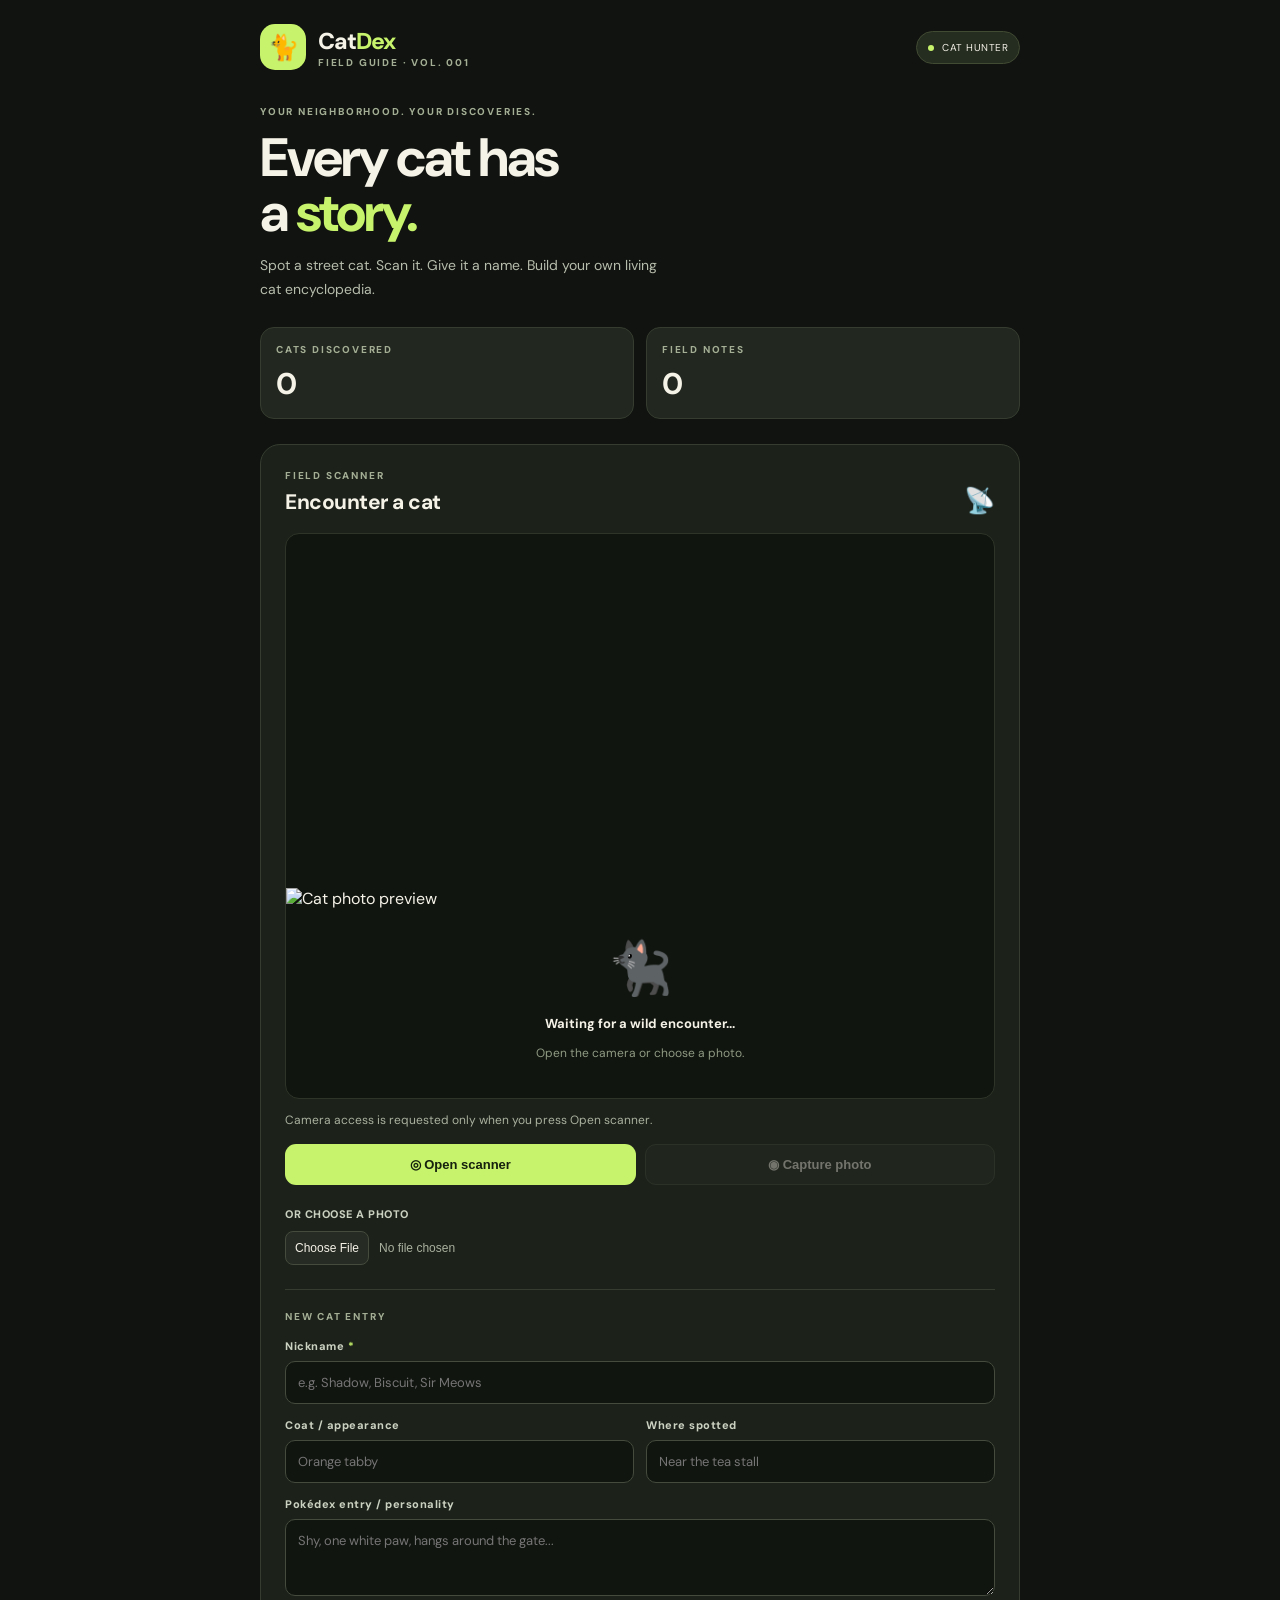
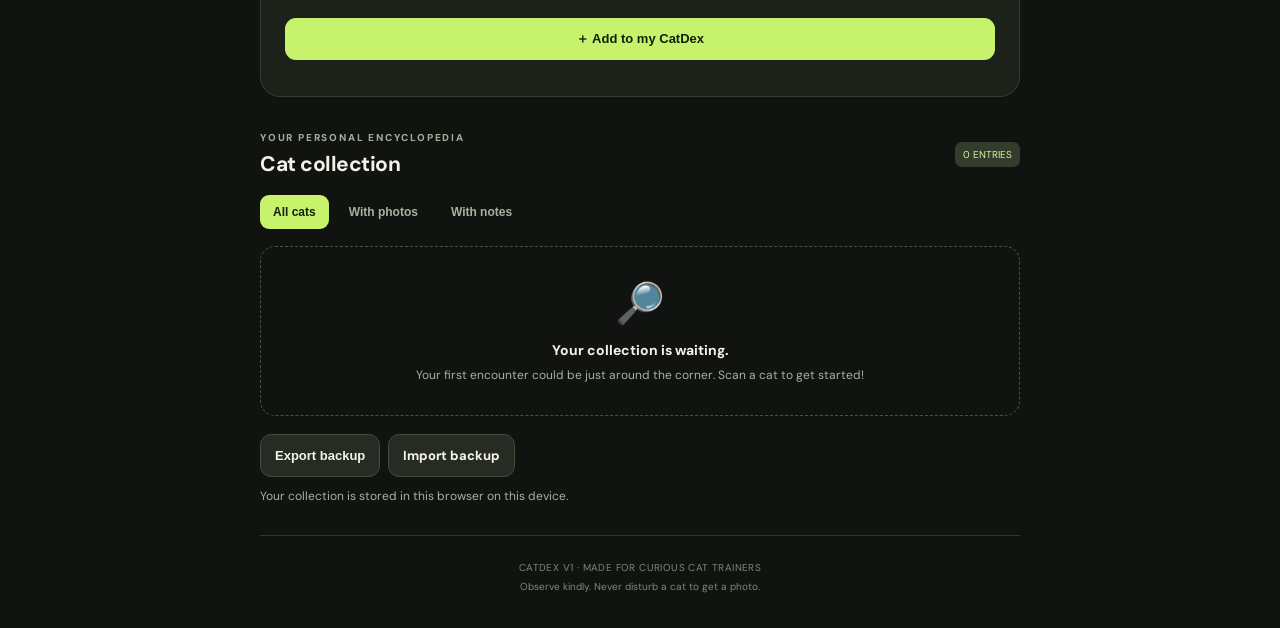
==== index.html @ abd58a11 "Add files via upload" ====
<!doctype html>
<html lang="en">
<head>
  <meta charset="utf-8">
  <meta name="viewport" content="width=device-width, initial-scale=1">
  <meta name="theme-color" content="#10130f">
  <meta name="description" content="Your personal street-cat Pokédex. Photograph cats, name them, and build your collection.">
  <title>CatDex — Street Cat Collector</title>
  <link rel="manifest" href="manifest.json">
  <link rel="stylesheet" href="style.css">
</head>
<body>
  <main class="app">
    <header class="topbar">
      <div class="brand-mark">🐈</div>
      <div><div class="brand">Cat<span>Dex</span></div><div class="eyebrow">FIELD GUIDE · VOL. 001</div></div>
      <div class="hunter-badge"><i></i> CAT HUNTER</div>
    </header>

    <section class="hero">
      <div class="eyebrow">YOUR NEIGHBORHOOD. YOUR DISCOVERIES.</div>
      <h1>Every cat has<br>a <span>story.</span></h1>
      <p>Spot a street cat. Scan it. Give it a name. Build your own living cat encyclopedia.</p>
    </section>

    <section class="stats">
      <div class="stat"><div class="eyebrow">CATS DISCOVERED</div><strong id="total">0</strong></div>
      <div class="stat"><div class="eyebrow">FIELD NOTES</div><strong id="notesCount">0</strong></div>
    </section>

    <section class="panel scanner">
      <div class="section-heading">
        <div><div class="eyebrow">FIELD SCANNER</div><h2>Encounter a cat</h2></div>
        <span class="heading-icon">📡</span>
      </div>
      <div class="camera-stage" id="cameraStage">
        <video id="cameraVideo" autoplay playsinline muted hidden></video>
        <img id="photoPreview" alt="Cat photo preview" hidden>
        <div class="placeholder" id="placeholder"><div>🐈‍⬛</div><strong>Waiting for a wild encounter...</strong><p>Open the camera or choose a photo.</p></div>
        <div class="scan-frame" id="scanFrame" hidden><div></div></div>
      </div>
      <p class="camera-message" id="cameraMessage" aria-live="polite">Camera access is requested only when you press Open scanner.</p>
      <div class="button-row">
        <button class="button primary" id="cameraButton" type="button">◎ Open scanner</button>
        <button class="button secondary" id="captureButton" type="button" disabled>◉ Capture photo</button>
      </div>
      <label class="field-label" for="photoInput">OR CHOOSE A PHOTO</label>
      <input class="file-input" id="photoInput" type="file" accept="image/*" capture="environment">

      <div class="form-divider"></div>
      <div class="eyebrow form-eyebrow">NEW CAT ENTRY</div>
      <form id="catForm">
        <label class="field-label" for="catName">Nickname <span>*</span></label>
        <input id="catName" maxlength="40" required placeholder="e.g. Shadow, Biscuit, Sir Meows">
        <div class="two-fields">
          <div><label class="field-label" for="catAppearance">Coat / appearance</label><input id="catAppearance" maxlength="60" placeholder="Orange tabby"></div>
          <div><label class="field-label" for="catLocation">Where spotted</label><input id="catLocation" maxlength="80" placeholder="Near the tea stall"></div>
        </div>
        <label class="field-label" for="catNotes">Pokédex entry / personality</label>
        <textarea id="catNotes" rows="3" maxlength="500" placeholder="Shy, one white paw, hangs around the gate..."></textarea>
        <button class="button primary save-button" type="submit">＋ Add to my CatDex</button>
        <p class="form-message" id="formMessage" aria-live="polite"></p>
      </form>
    </section>

    <section class="collection-section">
      <div class="collection-heading">
        <div><div class="eyebrow">YOUR PERSONAL ENCYCLOPEDIA</div><h2>Cat collection</h2></div>
        <span class="count-pill" id="entryCount">0 ENTRIES</span>
      </div>
      <div class="filters" role="group" aria-label="Filter cats">
        <button class="filter active" data-filter="all">All cats</button>
        <button class="filter" data-filter="photo">With photos</button>
        <button class="filter" data-filter="notes">With notes</button>
      </div>
      <div class="cat-grid" id="catGrid"></div>
      <div class="storage-tools">
        <button class="button secondary" id="exportButton" type="button">Export backup</button>
        <label class="button secondary import-label" for="importInput">Import backup</label>
        <input id="importInput" type="file" accept="application/json,.json" hidden>
      </div>
      <p class="storage-note" id="storageMessage">Your collection is stored in this browser on this device.</p>
    </section>
    <footer>CATDEX V1 · MADE FOR CURIOUS CAT TRAINERS<br><span>Observe kindly. Never disturb a cat to get a photo.</span></footer>
  </main>

  <dialog id="catDialog" class="cat-dialog">
    <div id="dialogPhoto"></div>
    <div class="dialog-content">
      <div class="eyebrow">CATDEX FIELD RECORD</div>
      <h2 id="dialogName"></h2>
      <div id="dialogInfo" class="dialog-info"></div>
      <div class="dialog-actions">
        <button class="button primary" id="renameButton" type="button">Rename cat</button>
        <button class="button secondary" id="closeDialog" type="button">Close</button>
      </div>
      <button class="button danger-button" id="deleteButton" type="button">Remove entry</button>
    </div>
  </dialog>
  <script src="app.js"></script>
</body>
</html>
---- style.css ----
@import url('https://fonts.googleapis.com/css2?family=DM+Sans:wght@400;500;600;700;800&display=swap');
:root{color-scheme:dark;--bg:#10130f;--panel:#1c211a;--panel2:#22271f;--border:#363d30;--text:#f5f2e8;--muted:#aab19e;--lime:#c6f36b;--ink:#15200d}
*{box-sizing:border-box}body{margin:0;background:var(--bg);color:var(--text);font-family:"DM Sans",system-ui,-apple-system,sans-serif}.app{width:min(100% - 32px,760px);margin:0 auto;padding:24px 0 32px}.topbar{display:flex;align-items:center;gap:12px;margin-bottom:35px}.brand-mark{width:46px;height:46px;border-radius:15px;background:var(--lime);display:grid;place-items:center;font-size:25px}.brand{font-size:23px;font-weight:800;letter-spacing:-1px}.brand span,.hero h1 span{color:var(--lime)}.eyebrow{font-size:10px;letter-spacing:1.8px;font-weight:800;color:#a3ae94}.hunter-badge{margin-left:auto;font-size:10px;letter-spacing:.5px;background:#252c20;border:1px solid #414a33;padding:9px 11px;border-radius:30px;white-space:nowrap}.hunter-badge i{display:inline-block;width:6px;height:6px;border-radius:50%;background:var(--lime);margin-right:5px}.hero{margin-bottom:25px}.hero h1{font-size:clamp(36px,8vw,54px);line-height:1.02;letter-spacing:-2px;margin:12px 0}.hero p{color:#b7bdad;line-height:1.7;font-size:14px;max-width:420px}.stats{display:grid;grid-template-columns:1fr 1fr;gap:12px;margin-bottom:25px}.stat{background:var(--panel2);border:1px solid var(--border);border-radius:14px;padding:15px}.stat strong{display:block;font-size:30px;margin-top:8px}.panel{background:var(--panel);border:1px solid var(--border);border-radius:20px;padding:clamp(16px,4vw,24px)}.section-heading,.collection-heading{display:flex;justify-content:space-between;align-items:center;gap:12px}.section-heading h2,.collection-heading h2{font-size:21px;letter-spacing:-.5px;margin:6px 0 17px}.heading-icon{font-size:25px}.camera-stage{min-height:210px;background:#11150f;border:1px solid #2e3528;border-radius:14px;overflow:hidden;position:relative;display:grid;place-items:center}.camera-stage video,.camera-stage img{display:block;width:100%;max-height:420px;object-fit:contain}.placeholder{text-align:center;padding:25px}.placeholder div{font-size:52px;margin-bottom:10px}.placeholder strong{font-size:13px}.placeholder p{font-size:12px;color:#8f9a83}.scan-frame{position:absolute;inset:16px;border:2px solid var(--lime);border-radius:12px;pointer-events:none}.scan-frame div{position:absolute;top:50%;left:0;right:0;height:1px;background:var(--lime);box-shadow:0 0 12px var(--lime)}.camera-message,.storage-note,.form-message{font-size:12px;color:var(--muted);line-height:1.5}.button-row{display:grid;grid-template-columns:1fr 1fr;gap:9px;margin:15px 0 22px}.button{border:0;border-radius:11px;padding:12px 14px;font-weight:800;font-size:13px;cursor:pointer;transition:transform .12s,opacity .12s}.button:active{transform:scale(.98)}.button:disabled{opacity:.4;cursor:not-allowed}.primary{background:var(--lime);color:var(--ink)}.secondary{background:#262b23;border:1px solid #454b3d;color:var(--text)}.field-label{display:block;font-size:11px;letter-spacing:.5px;font-weight:800;margin:14px 0 8px;color:#cbd1c0}.field-label span{color:var(--lime)}input:not([type=file]),textarea{width:100%;background:#11150f;color:var(--text);border:1px solid #454b3d;border-radius:10px;padding:12px;font:inherit;font-size:13px;outline:none}input:focus,textarea:focus{border-color:var(--lime)}textarea{resize:vertical}.file-input{width:100%;font-size:12px;color:var(--muted);margin-top:2px}.file-input::file-selector-button{background:#262b23;border:1px solid #454b3d;border-radius:8px;color:var(--text);padding:9px;margin-right:10px;cursor:pointer}.form-divider{border-top:1px solid var(--border);margin:24px 0 20px}.form-eyebrow{margin-bottom:16px}.two-fields{display:grid;grid-template-columns:1fr 1fr;gap:12px}.save-button{width:100%;margin-top:17px}.form-message{color:var(--lime);min-height:0;margin-bottom:0}.collection-section{margin-top:34px}.collection-heading h2{margin-bottom:0}.count-pill,.tag{font-size:10px;padding:6px 8px;background:#343c2b;color:#d4f69c;border-radius:7px;white-space:nowrap}.filters{display:flex;gap:7px;margin:17px 0}.filter{background:transparent;border:0;border-radius:9px;padding:10px 13px;color:var(--muted);font-weight:700;font-size:12px;cursor:pointer}.filter.active{background:var(--lime);color:var(--ink)}.cat-grid{display:grid;grid-template-columns:repeat(2,minmax(0,1fr));gap:12px}.cat-card{padding:0;text-align:left;overflow:hidden;border:1px solid var(--border);border-radius:15px;background:#20251d;color:var(--text);min-width:0;cursor:pointer}.cat-card img{width:100%;height:160px;object-fit:cover;display:block;background:#30372b}.cat-placeholder{height:160px;display:grid;place-items:center;font-size:55px;background:#252c20}.cat-card-body{padding:12px}.cat-card h3{font-size:14px;margin:0;overflow:hidden;text-overflow:ellipsis;white-space:nowrap}.cat-card .tag{display:inline-block;margin-top:9px;max-width:100%;overflow:hidden;text-overflow:ellipsis}.cat-location{font-size:11px;color:var(--muted);margin-top:9px;overflow:hidden;text-overflow:ellipsis;white-space:nowrap}.empty{grid-column:1/-1;border:1px dashed #4a513f;border-radius:15px;padding:30px 16px;text-align:center;color:var(--muted)}.empty .emoji{font-size:40px;margin-bottom:12px}.empty strong{display:block;color:var(--text);font-size:14px;margin-bottom:7px}.empty p{font-size:12px;line-height:1.6;margin:0}.storage-tools{display:flex;gap:8px;margin-top:18px;flex-wrap:wrap}.import-label{display:inline-block}.storage-note{margin-top:10px}footer{text-align:center;border-top:1px solid #30372b;padding-top:22px;margin-top:30px;color:#7f8974;font-size:10px;line-height:1.9;letter-spacing:.4px}footer span{letter-spacing:0}.cat-dialog{padding:0;border:1px solid var(--border);border-radius:18px;background:var(--panel);color:var(--text);width:min(92vw,440px);max-height:90vh;overflow:auto}.cat-dialog::backdrop{background:#080a08e8}.dialog-photo{width:100%;max-height:330px;object-fit:cover;display:block}.dialog-photo-placeholder{height:145px;display:grid;place-items:center;font-size:58px}.dialog-content{padding:20px}.dialog-content h2{font-size:26px;margin:8px 0 14px}.dialog-info{font-size:13px;line-height:1.8;color:#c4cbb9;white-space:pre-line;overflow-wrap:anywhere}.dialog-actions{display:grid;grid-template-columns:1fr 1fr;gap:8px;margin-top:20px}.danger-button{width:100%;margin-top:10px;background:transparent;border:1px solid #75473e;color:#ff9b8c}.hidden{display:none!important}
@media(min-width:560px){.cat-grid{grid-template-columns:repeat(3,minmax(0,1fr))}.cat-card img,.cat-placeholder{height:175px}}@media(max-width:390px){.app{width:calc(100% - 22px)}.hunter-badge{font-size:9px;padding:8px}.two-fields{grid-template-columns:1fr}.cat-card img,.cat-placeholder{height:135px}}
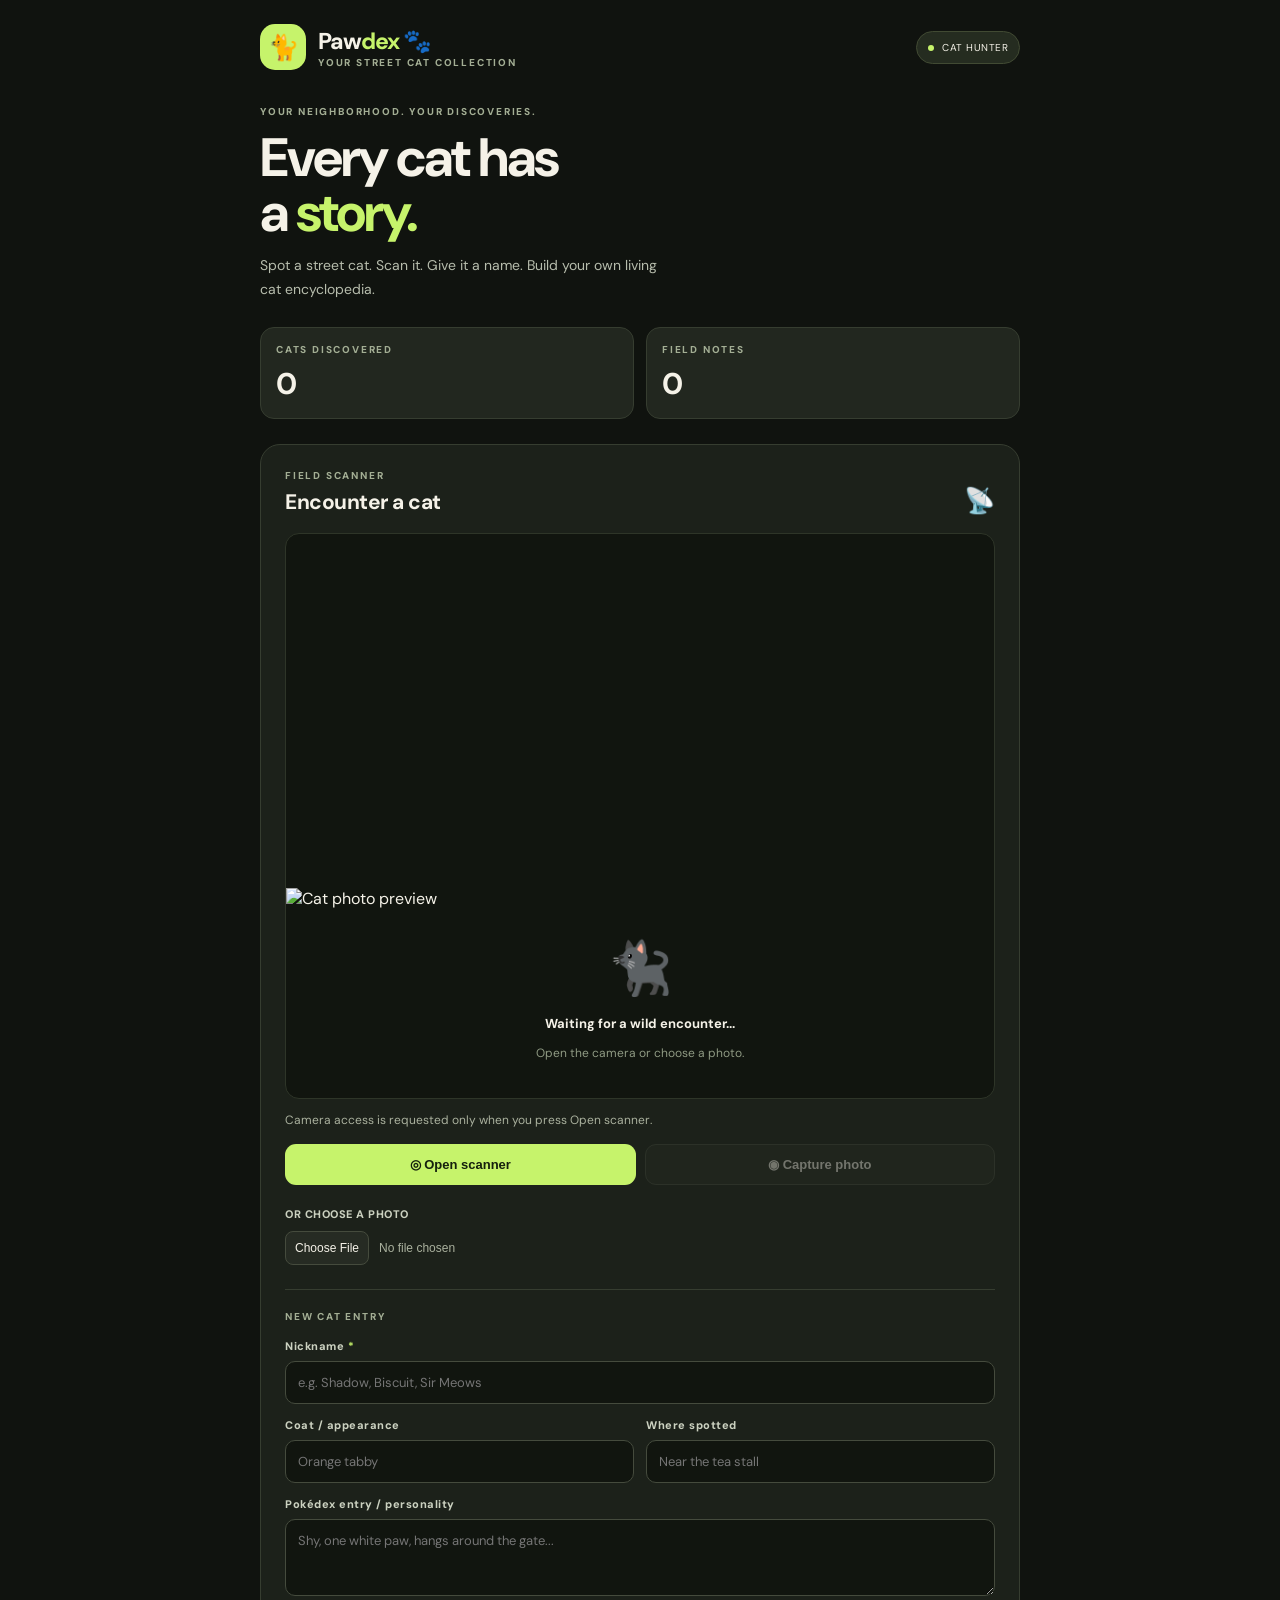
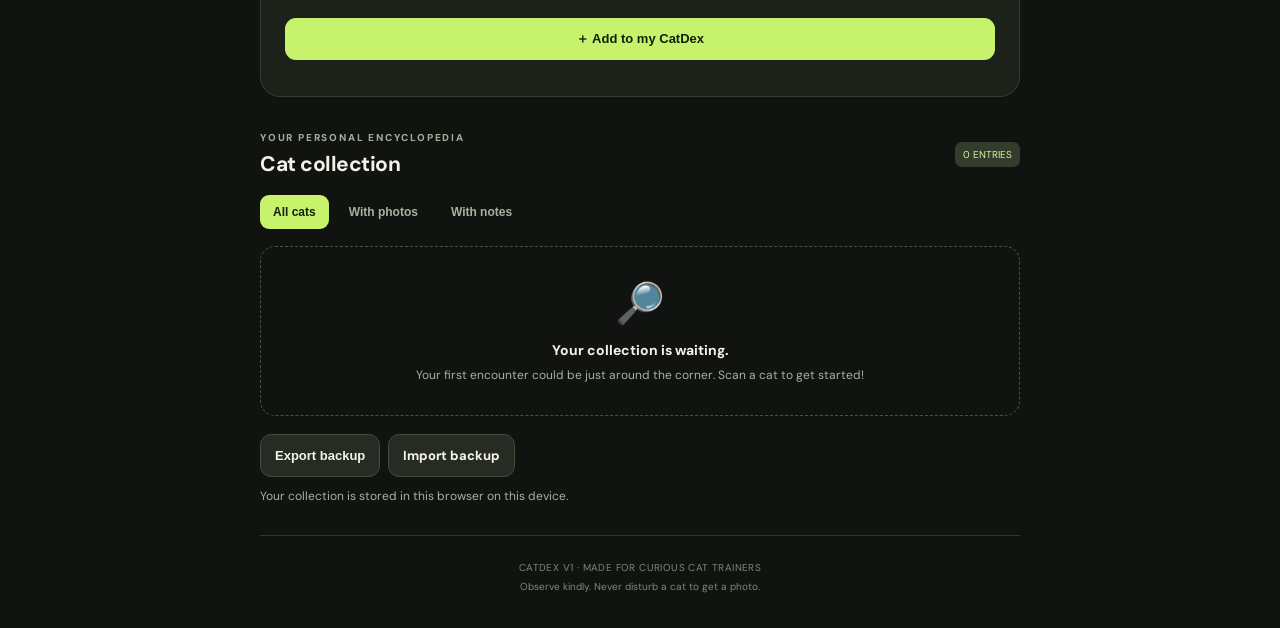
==== commit 3691f048: "Rename CatDex to PawDex in index.html" ====
--- a/index.html
+++ b/index.html
@@ -5,7 +5,7 @@
   <meta name="viewport" content="width=device-width, initial-scale=1">
   <meta name="theme-color" content="#10130f">
   <meta name="description" content="Your personal street-cat Pokédex. Photograph cats, name them, and build your collection.">
-  <title>CatDex — Street Cat Collector</title>
+  <title>PawDex — Street Cat Collector</title>
   <link rel="manifest" href="manifest.json">
   <link rel="stylesheet" href="style.css">
 </head>
@@ -13,7 +13,7 @@
   <main class="app">
     <header class="topbar">
       <div class="brand-mark">🐈</div>
-      <div><div class="brand">Cat<span>Dex</span></div><div class="eyebrow">FIELD GUIDE · VOL. 001</div></div>
+      <div><div class="brand">Paw<span>dex</span> 🐾</div><div class="eyebrow">YOUR STREET CAT COLLECTION</div></div>
       <div class="hunter-badge"><i></i> CAT HUNTER</div>
     </header>
 
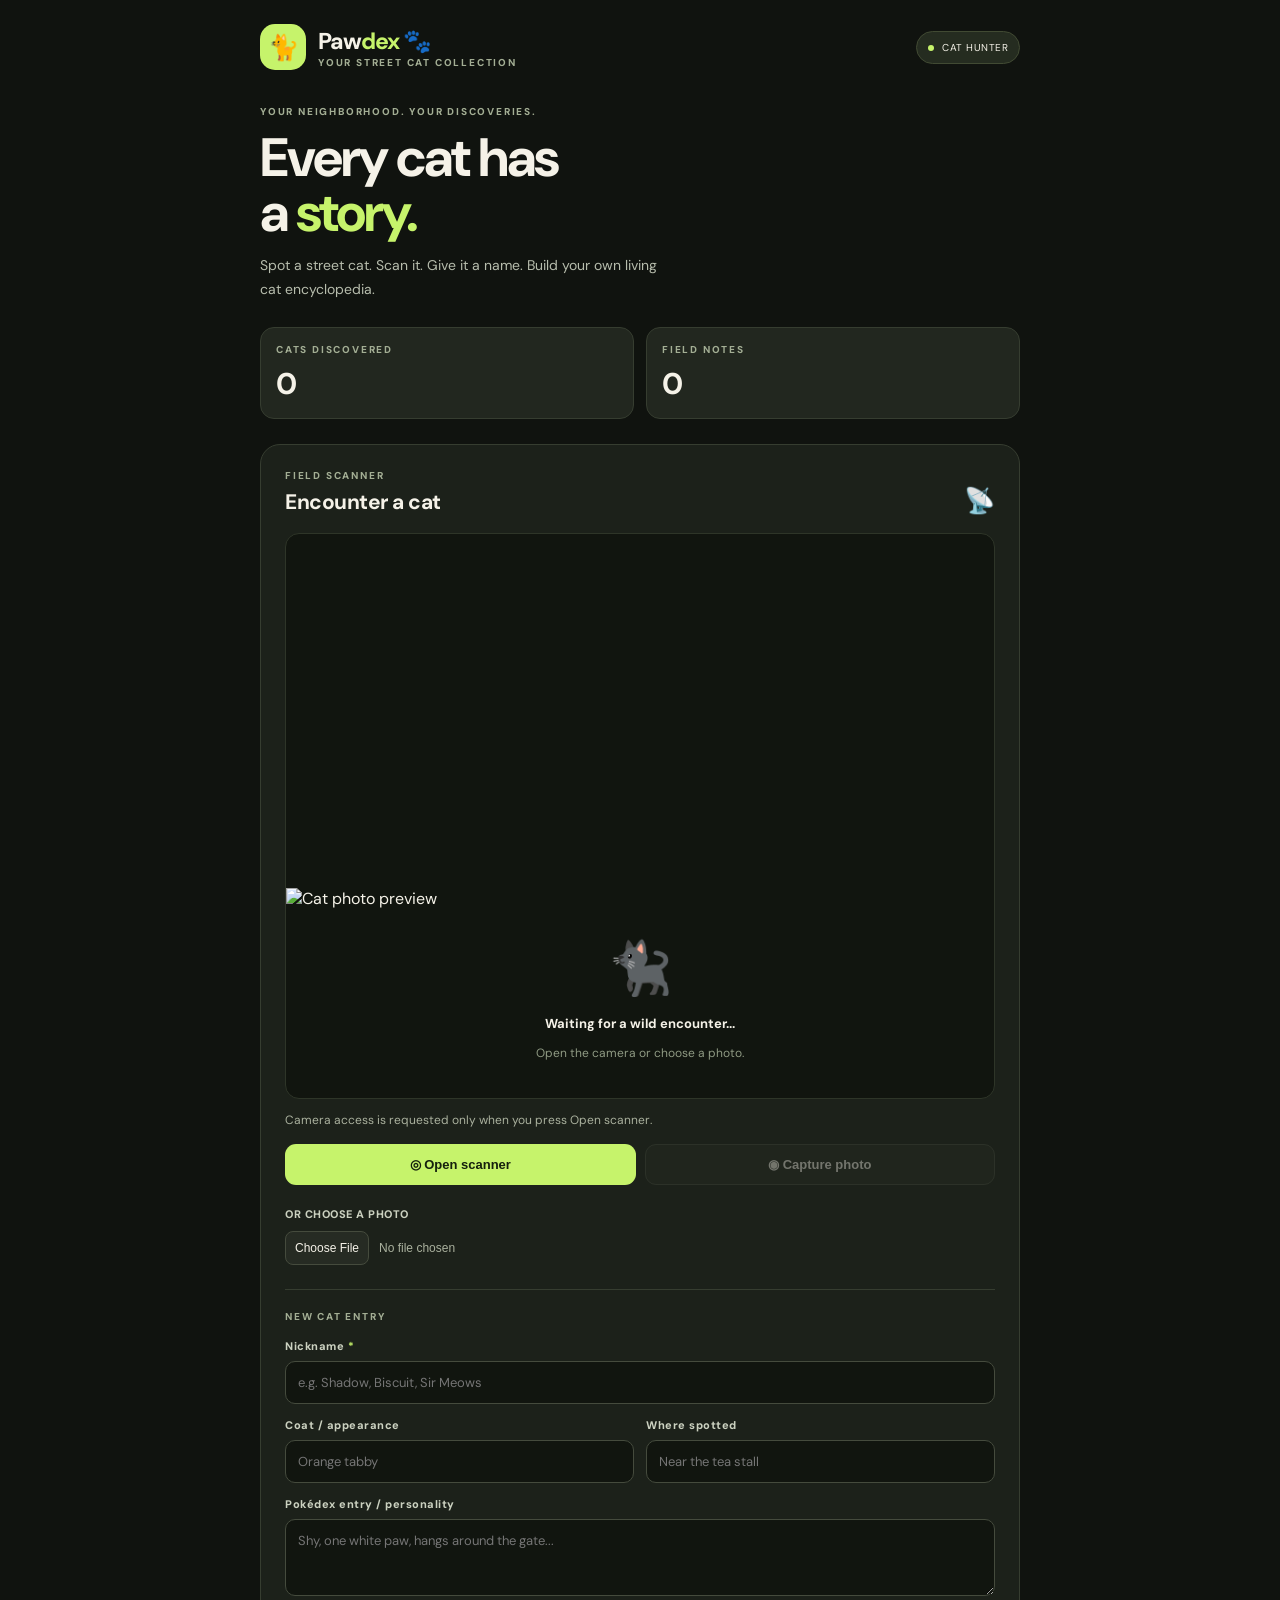
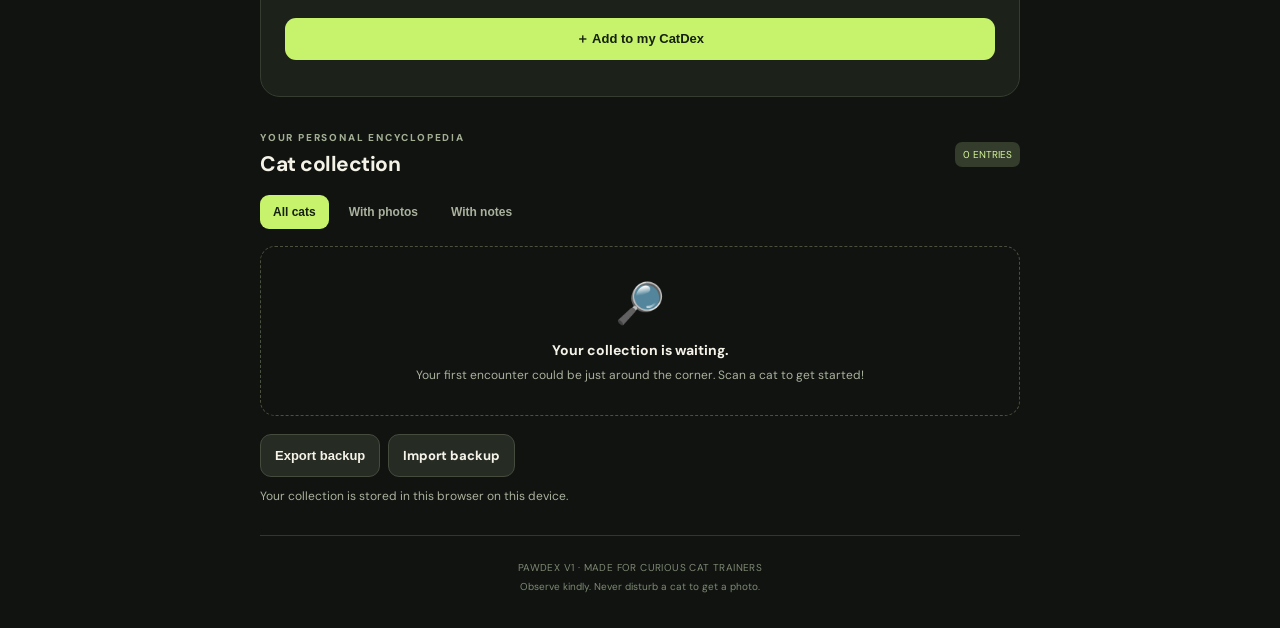
==== commit 7c48cb9f: "Update index.html" ====
--- a/index.html
+++ b/index.html
@@ -81,13 +81,13 @@
       </div>
       <p class="storage-note" id="storageMessage">Your collection is stored in this browser on this device.</p>
     </section>
-    <footer>CATDEX V1 · MADE FOR CURIOUS CAT TRAINERS<br><span>Observe kindly. Never disturb a cat to get a photo.</span></footer>
+    <footer>PAWDEX V1 · MADE FOR CURIOUS CAT TRAINERS<br><span>Observe kindly. Never disturb a cat to get a photo.</span></footer>
   </main>
 
   <dialog id="catDialog" class="cat-dialog">
     <div id="dialogPhoto"></div>
     <div class="dialog-content">
-      <div class="eyebrow">CATDEX FIELD RECORD</div>
+      <div class="eyebrow">PAWDEX FIELD RECORD</div>
       <h2 id="dialogName"></h2>
       <div id="dialogInfo" class="dialog-info"></div>
       <div class="dialog-actions">
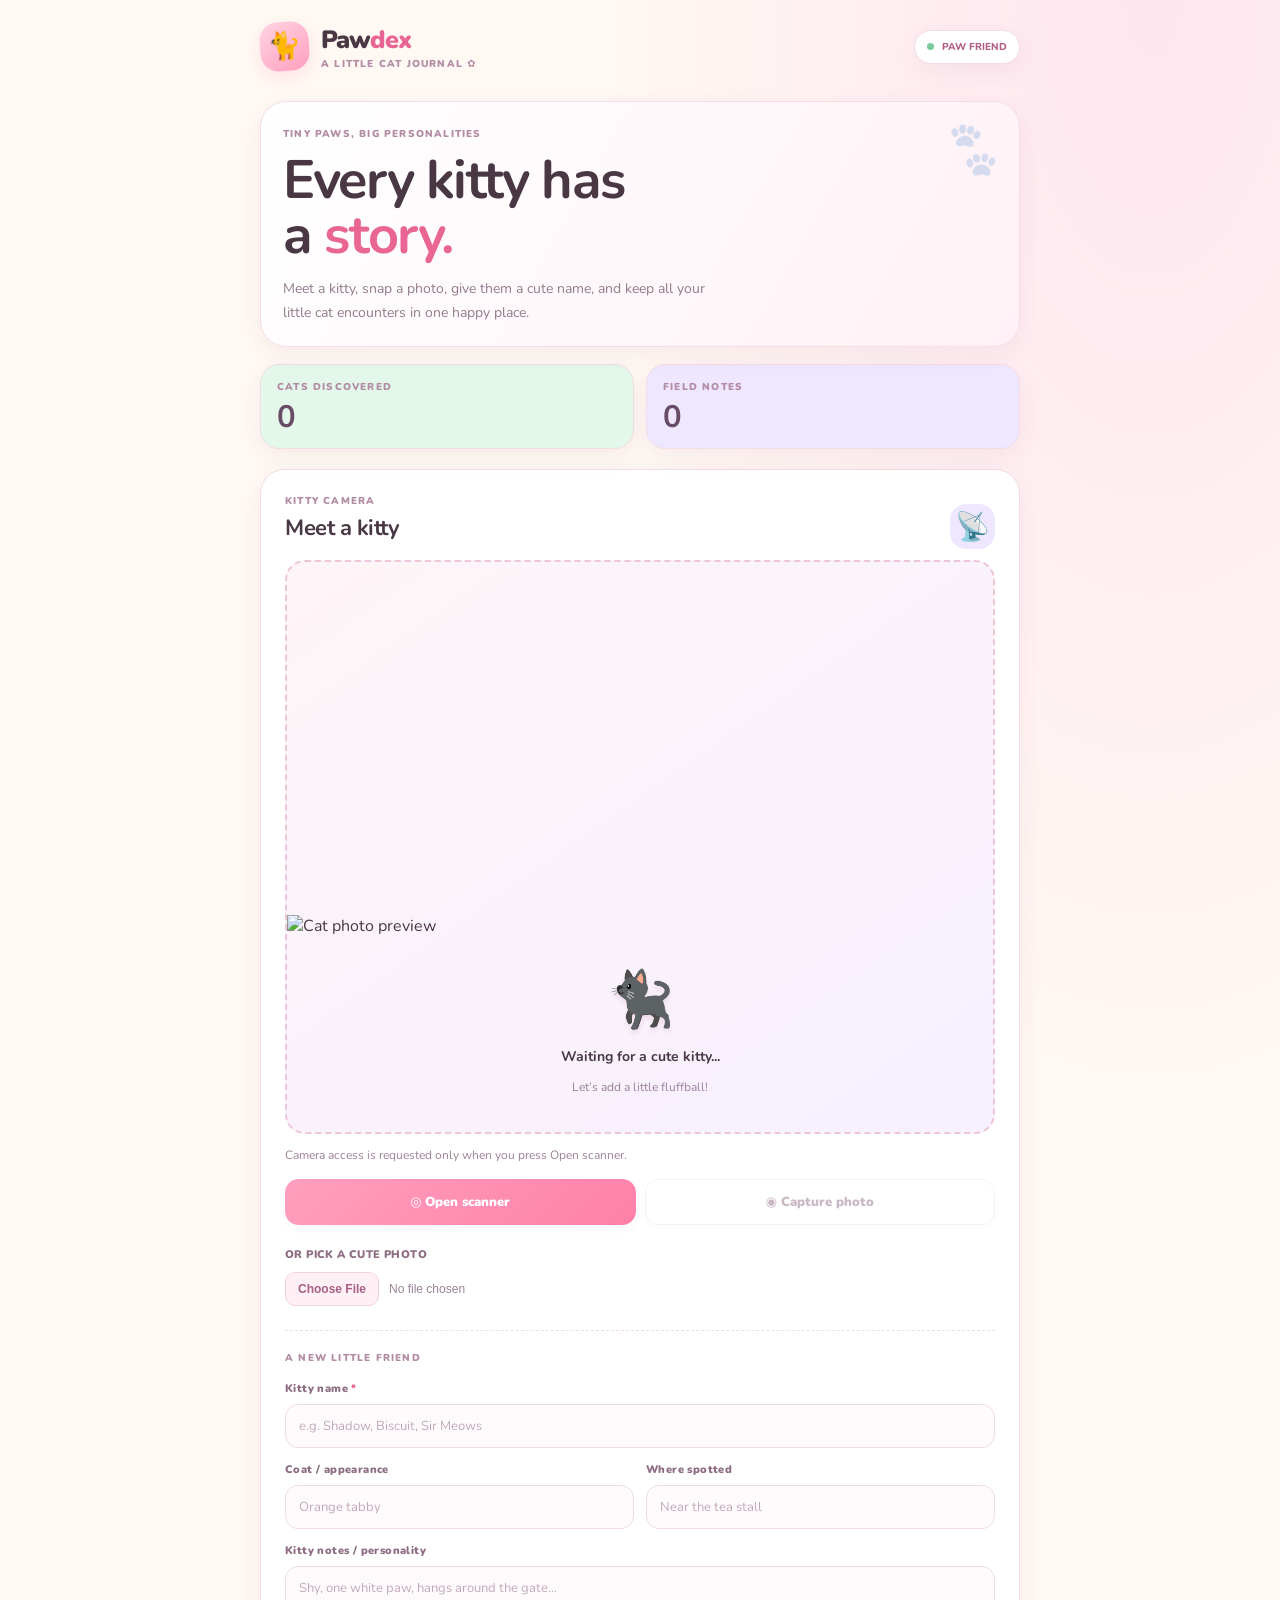
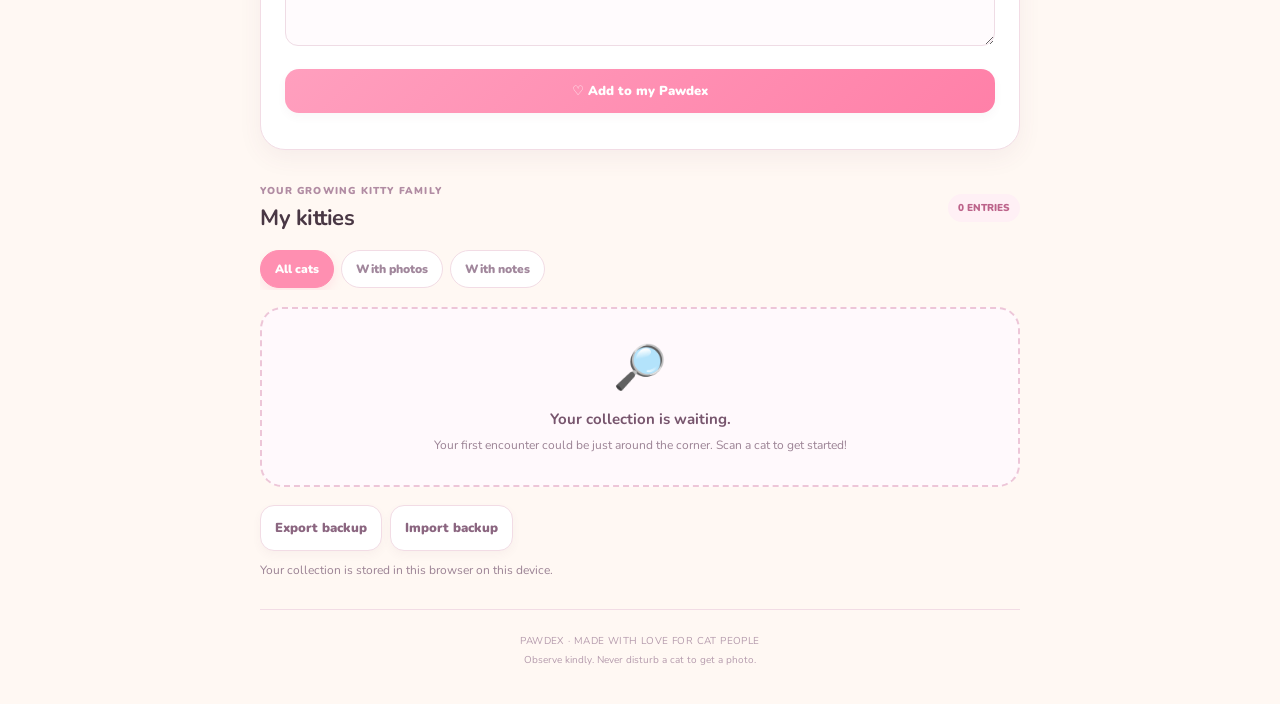
==== commit fb8dce14: "Add files via upload" ====
--- a/index.html
+++ b/index.html
@@ -3,9 +3,9 @@
 <head>
   <meta charset="utf-8">
   <meta name="viewport" content="width=device-width, initial-scale=1">
-  <meta name="theme-color" content="#10130f">
+  <meta name="theme-color" content="#fff0f5">
   <meta name="description" content="Your personal street-cat Pokédex. Photograph cats, name them, and build your collection.">
-  <title>PawDex — Street Cat Collector</title>
+  <title>Pawdex — Your Cute Cat Collection</title>
   <link rel="manifest" href="manifest.json">
   <link rel="stylesheet" href="style.css">
 </head>
@@ -13,14 +13,14 @@
   <main class="app">
     <header class="topbar">
       <div class="brand-mark">🐈</div>
-      <div><div class="brand">Paw<span>dex</span> 🐾</div><div class="eyebrow">YOUR STREET CAT COLLECTION</div></div>
-      <div class="hunter-badge"><i></i> CAT HUNTER</div>
+      <div><div class="brand">Paw<span>dex</span></div><div class="eyebrow">A LITTLE CAT JOURNAL ✿</div></div>
+      <div class="hunter-badge"><i></i> PAW FRIEND</div>
     </header>
 
     <section class="hero">
-      <div class="eyebrow">YOUR NEIGHBORHOOD. YOUR DISCOVERIES.</div>
-      <h1>Every cat has<br>a <span>story.</span></h1>
-      <p>Spot a street cat. Scan it. Give it a name. Build your own living cat encyclopedia.</p>
+      <div class="eyebrow">TINY PAWS, BIG PERSONALITIES</div>
+      <h1>Every kitty has<br>a <span>story.</span></h1>
+      <p>Meet a kitty, snap a photo, give them a cute name, and keep all your little cat encounters in one happy place.</p>
     </section>
 
     <section class="stats">
@@ -30,13 +30,13 @@
 
     <section class="panel scanner">
       <div class="section-heading">
-        <div><div class="eyebrow">FIELD SCANNER</div><h2>Encounter a cat</h2></div>
+        <div><div class="eyebrow">KITTY CAMERA</div><h2>Meet a kitty</h2></div>
         <span class="heading-icon">📡</span>
       </div>
       <div class="camera-stage" id="cameraStage">
         <video id="cameraVideo" autoplay playsinline muted hidden></video>
         <img id="photoPreview" alt="Cat photo preview" hidden>
-        <div class="placeholder" id="placeholder"><div>🐈‍⬛</div><strong>Waiting for a wild encounter...</strong><p>Open the camera or choose a photo.</p></div>
+        <div class="placeholder" id="placeholder"><div>🐈‍⬛</div><strong>Waiting for a cute kitty...</strong><p>Let’s add a little fluffball!</p></div>
         <div class="scan-frame" id="scanFrame" hidden><div></div></div>
       </div>
       <p class="camera-message" id="cameraMessage" aria-live="polite">Camera access is requested only when you press Open scanner.</p>
@@ -44,28 +44,28 @@
         <button class="button primary" id="cameraButton" type="button">◎ Open scanner</button>
         <button class="button secondary" id="captureButton" type="button" disabled>◉ Capture photo</button>
       </div>
-      <label class="field-label" for="photoInput">OR CHOOSE A PHOTO</label>
+      <label class="field-label" for="photoInput">OR PICK A CUTE PHOTO</label>
       <input class="file-input" id="photoInput" type="file" accept="image/*" capture="environment">
 
       <div class="form-divider"></div>
-      <div class="eyebrow form-eyebrow">NEW CAT ENTRY</div>
+      <div class="eyebrow form-eyebrow">A NEW LITTLE FRIEND</div>
       <form id="catForm">
-        <label class="field-label" for="catName">Nickname <span>*</span></label>
+        <label class="field-label" for="catName">Kitty name <span>*</span></label>
         <input id="catName" maxlength="40" required placeholder="e.g. Shadow, Biscuit, Sir Meows">
         <div class="two-fields">
           <div><label class="field-label" for="catAppearance">Coat / appearance</label><input id="catAppearance" maxlength="60" placeholder="Orange tabby"></div>
           <div><label class="field-label" for="catLocation">Where spotted</label><input id="catLocation" maxlength="80" placeholder="Near the tea stall"></div>
         </div>
-        <label class="field-label" for="catNotes">Pokédex entry / personality</label>
+        <label class="field-label" for="catNotes">Kitty notes / personality</label>
         <textarea id="catNotes" rows="3" maxlength="500" placeholder="Shy, one white paw, hangs around the gate..."></textarea>
-        <button class="button primary save-button" type="submit">＋ Add to my CatDex</button>
+        <button class="button primary save-button" type="submit">♡ Add to my Pawdex</button>
         <p class="form-message" id="formMessage" aria-live="polite"></p>
       </form>
     </section>
 
     <section class="collection-section">
       <div class="collection-heading">
-        <div><div class="eyebrow">YOUR PERSONAL ENCYCLOPEDIA</div><h2>Cat collection</h2></div>
+        <div><div class="eyebrow">YOUR GROWING KITTY FAMILY</div><h2>My kitties</h2></div>
         <span class="count-pill" id="entryCount">0 ENTRIES</span>
       </div>
       <div class="filters" role="group" aria-label="Filter cats">
@@ -81,13 +81,13 @@
       </div>
       <p class="storage-note" id="storageMessage">Your collection is stored in this browser on this device.</p>
     </section>
-    <footer>PAWDEX V1 · MADE FOR CURIOUS CAT TRAINERS<br><span>Observe kindly. Never disturb a cat to get a photo.</span></footer>
+    <footer>PAWDEX · MADE WITH LOVE FOR CAT PEOPLE<br><span>Observe kindly. Never disturb a cat to get a photo.</span></footer>
   </main>
 
   <dialog id="catDialog" class="cat-dialog">
     <div id="dialogPhoto"></div>
     <div class="dialog-content">
-      <div class="eyebrow">PAWDEX FIELD RECORD</div>
+      <div class="eyebrow">A LITTLE KITTY PROFILE</div>
       <h2 id="dialogName"></h2>
       <div id="dialogInfo" class="dialog-info"></div>
       <div class="dialog-actions">
--- a/style.css
+++ b/style.css
@@ -1,4 +1,4 @@
-@import url('https://fonts.googleapis.com/css2?family=DM+Sans:wght@400;500;600;700;800&display=swap');
-:root{color-scheme:dark;--bg:#10130f;--panel:#1c211a;--panel2:#22271f;--border:#363d30;--text:#f5f2e8;--muted:#aab19e;--lime:#c6f36b;--ink:#15200d}
-*{box-sizing:border-box}body{margin:0;background:var(--bg);color:var(--text);font-family:"DM Sans",system-ui,-apple-system,sans-serif}.app{width:min(100% - 32px,760px);margin:0 auto;padding:24px 0 32px}.topbar{display:flex;align-items:center;gap:12px;margin-bottom:35px}.brand-mark{width:46px;height:46px;border-radius:15px;background:var(--lime);display:grid;place-items:center;font-size:25px}.brand{font-size:23px;font-weight:800;letter-spacing:-1px}.brand span,.hero h1 span{color:var(--lime)}.eyebrow{font-size:10px;letter-spacing:1.8px;font-weight:800;color:#a3ae94}.hunter-badge{margin-left:auto;font-size:10px;letter-spacing:.5px;background:#252c20;border:1px solid #414a33;padding:9px 11px;border-radius:30px;white-space:nowrap}.hunter-badge i{display:inline-block;width:6px;height:6px;border-radius:50%;background:var(--lime);margin-right:5px}.hero{margin-bottom:25px}.hero h1{font-size:clamp(36px,8vw,54px);line-height:1.02;letter-spacing:-2px;margin:12px 0}.hero p{color:#b7bdad;line-height:1.7;font-size:14px;max-width:420px}.stats{display:grid;grid-template-columns:1fr 1fr;gap:12px;margin-bottom:25px}.stat{background:var(--panel2);border:1px solid var(--border);border-radius:14px;padding:15px}.stat strong{display:block;font-size:30px;margin-top:8px}.panel{background:var(--panel);border:1px solid var(--border);border-radius:20px;padding:clamp(16px,4vw,24px)}.section-heading,.collection-heading{display:flex;justify-content:space-between;align-items:center;gap:12px}.section-heading h2,.collection-heading h2{font-size:21px;letter-spacing:-.5px;margin:6px 0 17px}.heading-icon{font-size:25px}.camera-stage{min-height:210px;background:#11150f;border:1px solid #2e3528;border-radius:14px;overflow:hidden;position:relative;display:grid;place-items:center}.camera-stage video,.camera-stage img{display:block;width:100%;max-height:420px;object-fit:contain}.placeholder{text-align:center;padding:25px}.placeholder div{font-size:52px;margin-bottom:10px}.placeholder strong{font-size:13px}.placeholder p{font-size:12px;color:#8f9a83}.scan-frame{position:absolute;inset:16px;border:2px solid var(--lime);border-radius:12px;pointer-events:none}.scan-frame div{position:absolute;top:50%;left:0;right:0;height:1px;background:var(--lime);box-shadow:0 0 12px var(--lime)}.camera-message,.storage-note,.form-message{font-size:12px;color:var(--muted);line-height:1.5}.button-row{display:grid;grid-template-columns:1fr 1fr;gap:9px;margin:15px 0 22px}.button{border:0;border-radius:11px;padding:12px 14px;font-weight:800;font-size:13px;cursor:pointer;transition:transform .12s,opacity .12s}.button:active{transform:scale(.98)}.button:disabled{opacity:.4;cursor:not-allowed}.primary{background:var(--lime);color:var(--ink)}.secondary{background:#262b23;border:1px solid #454b3d;color:var(--text)}.field-label{display:block;font-size:11px;letter-spacing:.5px;font-weight:800;margin:14px 0 8px;color:#cbd1c0}.field-label span{color:var(--lime)}input:not([type=file]),textarea{width:100%;background:#11150f;color:var(--text);border:1px solid #454b3d;border-radius:10px;padding:12px;font:inherit;font-size:13px;outline:none}input:focus,textarea:focus{border-color:var(--lime)}textarea{resize:vertical}.file-input{width:100%;font-size:12px;color:var(--muted);margin-top:2px}.file-input::file-selector-button{background:#262b23;border:1px solid #454b3d;border-radius:8px;color:var(--text);padding:9px;margin-right:10px;cursor:pointer}.form-divider{border-top:1px solid var(--border);margin:24px 0 20px}.form-eyebrow{margin-bottom:16px}.two-fields{display:grid;grid-template-columns:1fr 1fr;gap:12px}.save-button{width:100%;margin-top:17px}.form-message{color:var(--lime);min-height:0;margin-bottom:0}.collection-section{margin-top:34px}.collection-heading h2{margin-bottom:0}.count-pill,.tag{font-size:10px;padding:6px 8px;background:#343c2b;color:#d4f69c;border-radius:7px;white-space:nowrap}.filters{display:flex;gap:7px;margin:17px 0}.filter{background:transparent;border:0;border-radius:9px;padding:10px 13px;color:var(--muted);font-weight:700;font-size:12px;cursor:pointer}.filter.active{background:var(--lime);color:var(--ink)}.cat-grid{display:grid;grid-template-columns:repeat(2,minmax(0,1fr));gap:12px}.cat-card{padding:0;text-align:left;overflow:hidden;border:1px solid var(--border);border-radius:15px;background:#20251d;color:var(--text);min-width:0;cursor:pointer}.cat-card img{width:100%;height:160px;object-fit:cover;display:block;background:#30372b}.cat-placeholder{height:160px;display:grid;place-items:center;font-size:55px;background:#252c20}.cat-card-body{padding:12px}.cat-card h3{font-size:14px;margin:0;overflow:hidden;text-overflow:ellipsis;white-space:nowrap}.cat-card .tag{display:inline-block;margin-top:9px;max-width:100%;overflow:hidden;text-overflow:ellipsis}.cat-location{font-size:11px;color:var(--muted);margin-top:9px;overflow:hidden;text-overflow:ellipsis;white-space:nowrap}.empty{grid-column:1/-1;border:1px dashed #4a513f;border-radius:15px;padding:30px 16px;text-align:center;color:var(--muted)}.empty .emoji{font-size:40px;margin-bottom:12px}.empty strong{display:block;color:var(--text);font-size:14px;margin-bottom:7px}.empty p{font-size:12px;line-height:1.6;margin:0}.storage-tools{display:flex;gap:8px;margin-top:18px;flex-wrap:wrap}.import-label{display:inline-block}.storage-note{margin-top:10px}footer{text-align:center;border-top:1px solid #30372b;padding-top:22px;margin-top:30px;color:#7f8974;font-size:10px;line-height:1.9;letter-spacing:.4px}footer span{letter-spacing:0}.cat-dialog{padding:0;border:1px solid var(--border);border-radius:18px;background:var(--panel);color:var(--text);width:min(92vw,440px);max-height:90vh;overflow:auto}.cat-dialog::backdrop{background:#080a08e8}.dialog-photo{width:100%;max-height:330px;object-fit:cover;display:block}.dialog-photo-placeholder{height:145px;display:grid;place-items:center;font-size:58px}.dialog-content{padding:20px}.dialog-content h2{font-size:26px;margin:8px 0 14px}.dialog-info{font-size:13px;line-height:1.8;color:#c4cbb9;white-space:pre-line;overflow-wrap:anywhere}.dialog-actions{display:grid;grid-template-columns:1fr 1fr;gap:8px;margin-top:20px}.danger-button{width:100%;margin-top:10px;background:transparent;border:1px solid #75473e;color:#ff9b8c}.hidden{display:none!important}
-@media(min-width:560px){.cat-grid{grid-template-columns:repeat(3,minmax(0,1fr))}.cat-card img,.cat-placeholder{height:175px}}@media(max-width:390px){.app{width:calc(100% - 22px)}.hunter-badge{font-size:9px;padding:8px}.two-fields{grid-template-columns:1fr}.cat-card img,.cat-placeholder{height:135px}}
+@import url('https://fonts.googleapis.com/css2?family=Nunito:wght@400;500;600;700;800;900&display=swap');
+:root{color-scheme:light;--bg:#fff8f3;--panel:#ffffff;--panel2:#fff0f4;--border:#f2dce5;--text:#493744;--muted:#9b8294;--pink:#ff8fb1;--pink-dark:#e96694;--lilac:#eee7ff;--mint:#e4f7eb;--ink:#fff;--shadow:0 8px 24px #6f3b5810}
+*{box-sizing:border-box}html{scroll-behavior:smooth}body{margin:0;background:radial-gradient(ellipse at 90% 0%,#ffe5ef 0,transparent 34%),var(--bg);color:var(--text);font-family:'Nunito',system-ui,-apple-system,sans-serif}.app{width:min(100% - 30px,760px);margin:0 auto;padding:22px 0 34px}.topbar{display:flex;align-items:center;gap:12px;margin-bottom:30px}.brand-mark{width:49px;height:49px;border-radius:18px;background:linear-gradient(145deg,#ffd4e3,#ff9fbe);display:grid;place-items:center;font-size:27px;box-shadow:0 6px 15px #ff8fb133;transform:rotate(-4deg)}.brand{font-size:25px;font-weight:900;letter-spacing:-1px}.brand span,.hero h1 span{color:var(--pink-dark)}.eyebrow{font-size:10px;letter-spacing:1.2px;font-weight:900;color:#b18ca3}.hunter-badge{margin-left:auto;font-size:10px;font-weight:800;background:#fff;border:1px solid var(--border);padding:9px 12px;border-radius:30px;white-space:nowrap;color:#b25c82;box-shadow:var(--shadow)}.hunter-badge i{display:inline-block;width:7px;height:7px;border-radius:50%;background:#79c99b;margin-right:5px}.hero{position:relative;background:linear-gradient(120deg,#fff 0%,#fff1f6 100%);border:1px solid #f5dce6;border-radius:26px;padding:25px 22px 21px;margin-bottom:17px;box-shadow:var(--shadow);overflow:hidden}.hero:after{content:'🐾';position:absolute;right:17px;top:15px;font-size:47px;opacity:.18;transform:rotate(18deg)}.hero h1{font-size:clamp(36px,8vw,54px);line-height:1.02;letter-spacing:-1.8px;margin:12px 0}.hero p{color:#927b8d;line-height:1.7;font-size:14px;max-width:430px;margin-bottom:0}.stats{display:grid;grid-template-columns:1fr 1fr;gap:12px;margin-bottom:20px}.stat{background:var(--panel);border:1px solid var(--border);border-radius:19px;padding:15px 16px;box-shadow:var(--shadow)}.stat:first-child{background:var(--mint)}.stat:nth-child(2){background:var(--lilac)}.stat strong{display:block;font-size:31px;line-height:1;margin-top:8px;color:#684c65}.panel{background:var(--panel);border:1px solid var(--border);border-radius:25px;padding:clamp(16px,4vw,24px);box-shadow:var(--shadow)}.section-heading,.collection-heading{display:flex;justify-content:space-between;align-items:center;gap:12px}.section-heading h2,.collection-heading h2{font-size:22px;letter-spacing:-.5px;margin:5px 0 17px}.heading-icon{font-size:28px;background:var(--lilac);width:45px;height:45px;display:grid;place-items:center;border-radius:16px}.camera-stage{min-height:210px;background:linear-gradient(145deg,#fff5f8,#f6f0ff);border:2px dashed #edc6d8;border-radius:20px;overflow:hidden;position:relative;display:grid;place-items:center}.camera-stage video,.camera-stage img{display:block;width:100%;max-height:420px;object-fit:contain}.placeholder{text-align:center;padding:25px}.placeholder div{font-size:55px;margin-bottom:8px;filter:drop-shadow(0 4px 2px #d8a6be44)}.placeholder strong{font-size:14px}.placeholder p{font-size:12px;color:var(--muted)}.scan-frame{position:absolute;inset:16px;border:2px solid var(--pink);border-radius:16px;pointer-events:none}.scan-frame div{position:absolute;top:50%;left:0;right:0;height:2px;background:var(--pink);box-shadow:0 0 12px var(--pink)}.camera-message,.storage-note,.form-message{font-size:12px;color:var(--muted);line-height:1.5}.button-row{display:grid;grid-template-columns:1fr 1fr;gap:9px;margin:15px 0 22px}.button{border:0;border-radius:14px;padding:13px 14px;font-family:inherit;font-weight:900;font-size:13px;cursor:pointer;transition:transform .12s,filter .12s;box-shadow:0 4px 10px #6f3b580b}.button:hover{filter:brightness(.99)}.button:active{transform:scale(.98)}.button:disabled{opacity:.45;cursor:not-allowed}.primary{background:linear-gradient(135deg,#ff9fbe,#ff80a8);color:#fff}.secondary{background:#fff;border:1px solid var(--border);color:#8b6680}.field-label{display:block;font-size:11px;letter-spacing:.4px;font-weight:900;margin:14px 0 8px;color:#8e6e84}.field-label span{color:var(--pink-dark)}input:not([type=file]),textarea{width:100%;background:#fffbfd;color:var(--text);border:1px solid #efdce5;border-radius:13px;padding:12px 13px;font:inherit;font-size:13px;outline:none;transition:border-color .15s,box-shadow .15s}input:focus,textarea:focus{border-color:var(--pink);box-shadow:0 0 0 3px #ff8fb120}input::placeholder,textarea::placeholder{color:#c1a9b9}textarea{resize:vertical}.file-input{width:100%;font-size:12px;color:var(--muted);margin-top:2px}.file-input::file-selector-button{background:#fff0f5;border:1px solid #f2d3e0;border-radius:10px;color:#a75f83;padding:9px 12px;margin-right:10px;cursor:pointer;font-family:inherit;font-weight:800}.form-divider{border-top:1px dashed var(--border);margin:24px 0 20px}.form-eyebrow{margin-bottom:16px}.two-fields{display:grid;grid-template-columns:1fr 1fr;gap:12px}.save-button{width:100%;margin-top:17px}.form-message{color:#cf5f8c;min-height:0;margin-bottom:0}.collection-section{margin-top:34px}.collection-heading h2{margin-bottom:0}.count-pill,.tag{font-size:10px;font-weight:900;padding:7px 10px;background:#fff0f5;color:#bd648b;border-radius:20px;white-space:nowrap}.filters{display:flex;gap:7px;margin:17px 0;overflow-x:auto;padding-bottom:2px}.filter{background:#fff;border:1px solid var(--border);border-radius:30px;padding:10px 14px;color:#a1879c;font-family:inherit;font-weight:900;font-size:12px;cursor:pointer;white-space:nowrap}.filter.active{background:var(--pink);border-color:var(--pink);color:#fff;box-shadow:0 4px 12px #ff8fb133}.cat-grid{display:grid;grid-template-columns:repeat(2,minmax(0,1fr));gap:13px}.cat-card{padding:0;text-align:left;overflow:hidden;border:1px solid var(--border);border-radius:20px;background:#fff;color:var(--text);min-width:0;cursor:pointer;box-shadow:var(--shadow);transition:transform .15s,box-shadow .15s}.cat-card:hover{transform:translateY(-2px);box-shadow:0 12px 26px #6f3b5818}.cat-card img{width:100%;height:160px;object-fit:cover;display:block;background:#fff0f5}.cat-placeholder{height:160px;display:grid;place-items:center;font-size:55px;background:linear-gradient(145deg,#fff0f5,#f1eaff)}.cat-card-body{padding:12px 13px 14px}.cat-card h3{font-size:15px;font-weight:900;margin:0;overflow:hidden;text-overflow:ellipsis;white-space:nowrap}.cat-card .tag{display:inline-block;margin-top:9px;max-width:100%;overflow:hidden;text-overflow:ellipsis}.cat-location{font-size:11px;color:var(--muted);margin-top:9px;overflow:hidden;text-overflow:ellipsis;white-space:nowrap}.empty{grid-column:1/-1;border:2px dashed #edc6d8;border-radius:22px;padding:30px 16px;text-align:center;color:var(--muted);background:#fff9fc}.empty .emoji{font-size:43px;margin-bottom:12px}.empty strong{display:block;color:#77556d;font-size:15px;margin-bottom:7px}.empty p{font-size:12px;line-height:1.6;margin:0}.storage-tools{display:flex;gap:8px;margin-top:18px;flex-wrap:wrap}.import-label{display:inline-block}.storage-note{margin-top:10px}footer{text-align:center;border-top:1px solid var(--border);padding-top:22px;margin-top:30px;color:#b59bad;font-size:10px;line-height:1.9;letter-spacing:.4px}footer span{letter-spacing:0}.cat-dialog{padding:0;border:1px solid var(--border);border-radius:24px;background:#fff;color:var(--text);width:min(92vw,440px);max-height:90vh;overflow:auto;box-shadow:0 25px 80px #4e294b33}.cat-dialog::backdrop{background:#4a2e4680;backdrop-filter:blur(3px)}.dialog-photo{width:100%;max-height:330px;object-fit:cover;display:block}.dialog-photo-placeholder{height:145px;display:grid;place-items:center;font-size:58px;background:linear-gradient(145deg,#fff0f5,#f1eaff)}.dialog-content{padding:20px}.dialog-content h2{font-size:27px;margin:8px 0 14px}.dialog-info{font-size:13px;line-height:1.8;color:#8e7588;white-space:pre-line;overflow-wrap:anywhere}.dialog-actions{display:grid;grid-template-columns:1fr 1fr;gap:8px;margin-top:20px}.danger-button{width:100%;margin-top:10px;background:#fff5f4;border:1px solid #f5cfcb;color:#c36b68}.hidden{display:none!important}
+@media(min-width:560px){.cat-grid{grid-template-columns:repeat(3,minmax(0,1fr))}.cat-card img,.cat-placeholder{height:175px}}@media(max-width:390px){.app{width:calc(100% - 22px)}.hunter-badge{font-size:9px;padding:8px}.two-fields{grid-template-columns:1fr}.cat-card img,.cat-placeholder{height:135px}.hero{padding:22px 18px}.hero:after{right:8px;font-size:36px}}
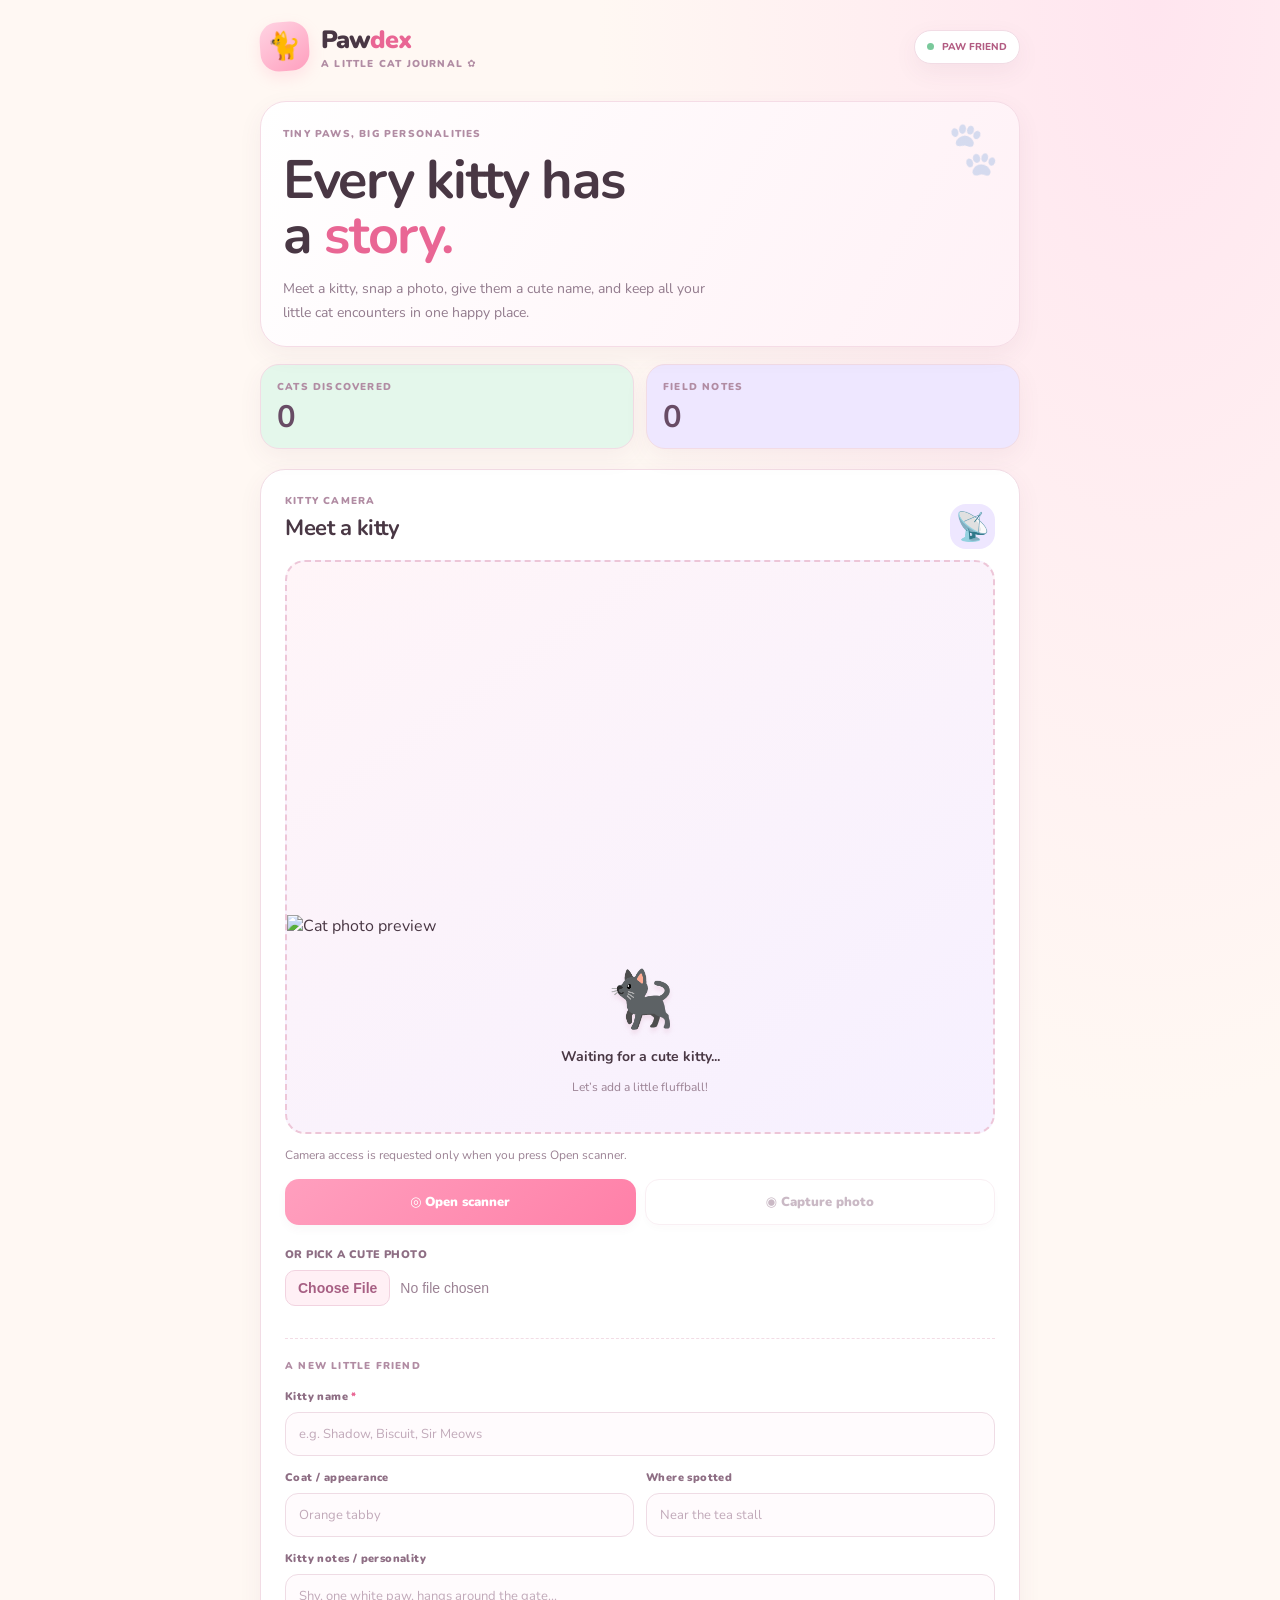
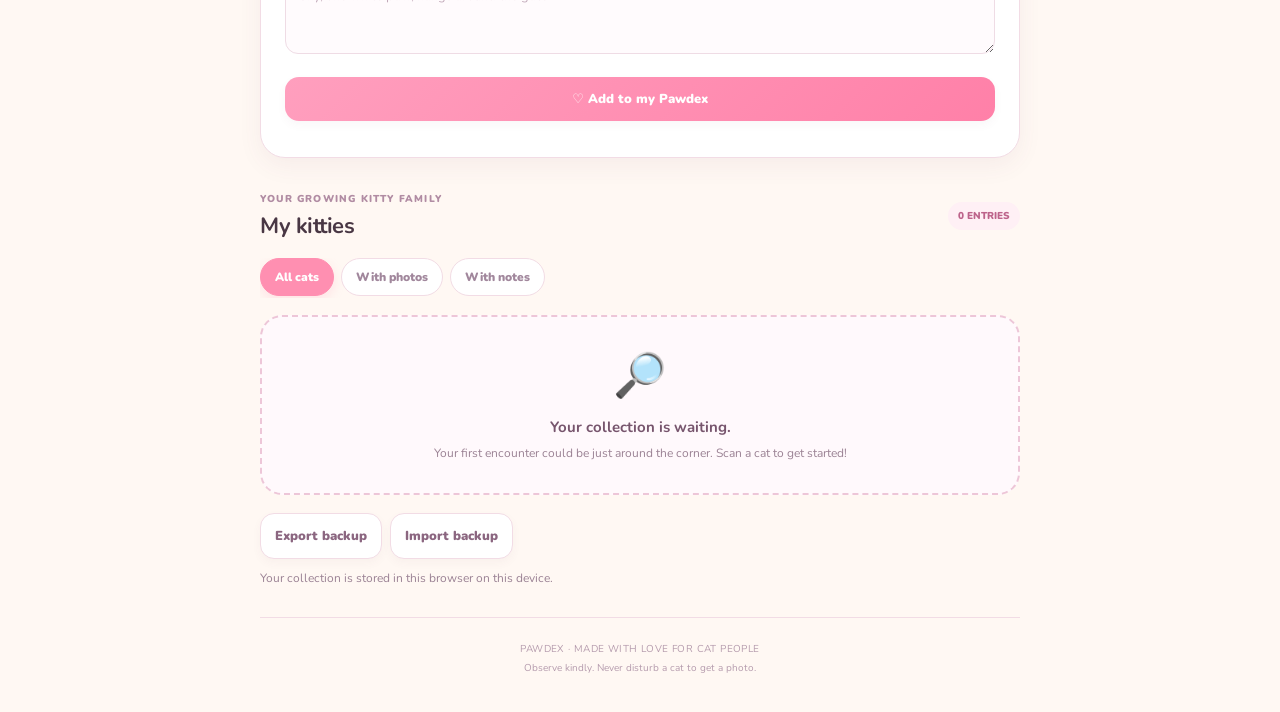
==== commit 4ff86078: "Add files via upload" ====
--- a/index.html
+++ b/index.html
@@ -45,7 +45,7 @@
         <button class="button secondary" id="captureButton" type="button" disabled>◉ Capture photo</button>
       </div>
       <label class="field-label" for="photoInput">OR PICK A CUTE PHOTO</label>
-      <input class="file-input" id="photoInput" type="file" accept="image/*" capture="environment">
+      <input class="file-input" id="photoInput" type="file" accept="image/*">
 
       <div class="form-divider"></div>
       <div class="eyebrow form-eyebrow">A NEW LITTLE FRIEND</div>
--- a/style.css
+++ b/style.css
@@ -1,4 +1,4 @@
 @import url('https://fonts.googleapis.com/css2?family=Nunito:wght@400;500;600;700;800;900&display=swap');
 :root{color-scheme:light;--bg:#fff8f3;--panel:#ffffff;--panel2:#fff0f4;--border:#f2dce5;--text:#493744;--muted:#9b8294;--pink:#ff8fb1;--pink-dark:#e96694;--lilac:#eee7ff;--mint:#e4f7eb;--ink:#fff;--shadow:0 8px 24px #6f3b5810}
-*{box-sizing:border-box}html{scroll-behavior:smooth}body{margin:0;background:radial-gradient(ellipse at 90% 0%,#ffe5ef 0,transparent 34%),var(--bg);color:var(--text);font-family:'Nunito',system-ui,-apple-system,sans-serif}.app{width:min(100% - 30px,760px);margin:0 auto;padding:22px 0 34px}.topbar{display:flex;align-items:center;gap:12px;margin-bottom:30px}.brand-mark{width:49px;height:49px;border-radius:18px;background:linear-gradient(145deg,#ffd4e3,#ff9fbe);display:grid;place-items:center;font-size:27px;box-shadow:0 6px 15px #ff8fb133;transform:rotate(-4deg)}.brand{font-size:25px;font-weight:900;letter-spacing:-1px}.brand span,.hero h1 span{color:var(--pink-dark)}.eyebrow{font-size:10px;letter-spacing:1.2px;font-weight:900;color:#b18ca3}.hunter-badge{margin-left:auto;font-size:10px;font-weight:800;background:#fff;border:1px solid var(--border);padding:9px 12px;border-radius:30px;white-space:nowrap;color:#b25c82;box-shadow:var(--shadow)}.hunter-badge i{display:inline-block;width:7px;height:7px;border-radius:50%;background:#79c99b;margin-right:5px}.hero{position:relative;background:linear-gradient(120deg,#fff 0%,#fff1f6 100%);border:1px solid #f5dce6;border-radius:26px;padding:25px 22px 21px;margin-bottom:17px;box-shadow:var(--shadow);overflow:hidden}.hero:after{content:'🐾';position:absolute;right:17px;top:15px;font-size:47px;opacity:.18;transform:rotate(18deg)}.hero h1{font-size:clamp(36px,8vw,54px);line-height:1.02;letter-spacing:-1.8px;margin:12px 0}.hero p{color:#927b8d;line-height:1.7;font-size:14px;max-width:430px;margin-bottom:0}.stats{display:grid;grid-template-columns:1fr 1fr;gap:12px;margin-bottom:20px}.stat{background:var(--panel);border:1px solid var(--border);border-radius:19px;padding:15px 16px;box-shadow:var(--shadow)}.stat:first-child{background:var(--mint)}.stat:nth-child(2){background:var(--lilac)}.stat strong{display:block;font-size:31px;line-height:1;margin-top:8px;color:#684c65}.panel{background:var(--panel);border:1px solid var(--border);border-radius:25px;padding:clamp(16px,4vw,24px);box-shadow:var(--shadow)}.section-heading,.collection-heading{display:flex;justify-content:space-between;align-items:center;gap:12px}.section-heading h2,.collection-heading h2{font-size:22px;letter-spacing:-.5px;margin:5px 0 17px}.heading-icon{font-size:28px;background:var(--lilac);width:45px;height:45px;display:grid;place-items:center;border-radius:16px}.camera-stage{min-height:210px;background:linear-gradient(145deg,#fff5f8,#f6f0ff);border:2px dashed #edc6d8;border-radius:20px;overflow:hidden;position:relative;display:grid;place-items:center}.camera-stage video,.camera-stage img{display:block;width:100%;max-height:420px;object-fit:contain}.placeholder{text-align:center;padding:25px}.placeholder div{font-size:55px;margin-bottom:8px;filter:drop-shadow(0 4px 2px #d8a6be44)}.placeholder strong{font-size:14px}.placeholder p{font-size:12px;color:var(--muted)}.scan-frame{position:absolute;inset:16px;border:2px solid var(--pink);border-radius:16px;pointer-events:none}.scan-frame div{position:absolute;top:50%;left:0;right:0;height:2px;background:var(--pink);box-shadow:0 0 12px var(--pink)}.camera-message,.storage-note,.form-message{font-size:12px;color:var(--muted);line-height:1.5}.button-row{display:grid;grid-template-columns:1fr 1fr;gap:9px;margin:15px 0 22px}.button{border:0;border-radius:14px;padding:13px 14px;font-family:inherit;font-weight:900;font-size:13px;cursor:pointer;transition:transform .12s,filter .12s;box-shadow:0 4px 10px #6f3b580b}.button:hover{filter:brightness(.99)}.button:active{transform:scale(.98)}.button:disabled{opacity:.45;cursor:not-allowed}.primary{background:linear-gradient(135deg,#ff9fbe,#ff80a8);color:#fff}.secondary{background:#fff;border:1px solid var(--border);color:#8b6680}.field-label{display:block;font-size:11px;letter-spacing:.4px;font-weight:900;margin:14px 0 8px;color:#8e6e84}.field-label span{color:var(--pink-dark)}input:not([type=file]),textarea{width:100%;background:#fffbfd;color:var(--text);border:1px solid #efdce5;border-radius:13px;padding:12px 13px;font:inherit;font-size:13px;outline:none;transition:border-color .15s,box-shadow .15s}input:focus,textarea:focus{border-color:var(--pink);box-shadow:0 0 0 3px #ff8fb120}input::placeholder,textarea::placeholder{color:#c1a9b9}textarea{resize:vertical}.file-input{width:100%;font-size:12px;color:var(--muted);margin-top:2px}.file-input::file-selector-button{background:#fff0f5;border:1px solid #f2d3e0;border-radius:10px;color:#a75f83;padding:9px 12px;margin-right:10px;cursor:pointer;font-family:inherit;font-weight:800}.form-divider{border-top:1px dashed var(--border);margin:24px 0 20px}.form-eyebrow{margin-bottom:16px}.two-fields{display:grid;grid-template-columns:1fr 1fr;gap:12px}.save-button{width:100%;margin-top:17px}.form-message{color:#cf5f8c;min-height:0;margin-bottom:0}.collection-section{margin-top:34px}.collection-heading h2{margin-bottom:0}.count-pill,.tag{font-size:10px;font-weight:900;padding:7px 10px;background:#fff0f5;color:#bd648b;border-radius:20px;white-space:nowrap}.filters{display:flex;gap:7px;margin:17px 0;overflow-x:auto;padding-bottom:2px}.filter{background:#fff;border:1px solid var(--border);border-radius:30px;padding:10px 14px;color:#a1879c;font-family:inherit;font-weight:900;font-size:12px;cursor:pointer;white-space:nowrap}.filter.active{background:var(--pink);border-color:var(--pink);color:#fff;box-shadow:0 4px 12px #ff8fb133}.cat-grid{display:grid;grid-template-columns:repeat(2,minmax(0,1fr));gap:13px}.cat-card{padding:0;text-align:left;overflow:hidden;border:1px solid var(--border);border-radius:20px;background:#fff;color:var(--text);min-width:0;cursor:pointer;box-shadow:var(--shadow);transition:transform .15s,box-shadow .15s}.cat-card:hover{transform:translateY(-2px);box-shadow:0 12px 26px #6f3b5818}.cat-card img{width:100%;height:160px;object-fit:cover;display:block;background:#fff0f5}.cat-placeholder{height:160px;display:grid;place-items:center;font-size:55px;background:linear-gradient(145deg,#fff0f5,#f1eaff)}.cat-card-body{padding:12px 13px 14px}.cat-card h3{font-size:15px;font-weight:900;margin:0;overflow:hidden;text-overflow:ellipsis;white-space:nowrap}.cat-card .tag{display:inline-block;margin-top:9px;max-width:100%;overflow:hidden;text-overflow:ellipsis}.cat-location{font-size:11px;color:var(--muted);margin-top:9px;overflow:hidden;text-overflow:ellipsis;white-space:nowrap}.empty{grid-column:1/-1;border:2px dashed #edc6d8;border-radius:22px;padding:30px 16px;text-align:center;color:var(--muted);background:#fff9fc}.empty .emoji{font-size:43px;margin-bottom:12px}.empty strong{display:block;color:#77556d;font-size:15px;margin-bottom:7px}.empty p{font-size:12px;line-height:1.6;margin:0}.storage-tools{display:flex;gap:8px;margin-top:18px;flex-wrap:wrap}.import-label{display:inline-block}.storage-note{margin-top:10px}footer{text-align:center;border-top:1px solid var(--border);padding-top:22px;margin-top:30px;color:#b59bad;font-size:10px;line-height:1.9;letter-spacing:.4px}footer span{letter-spacing:0}.cat-dialog{padding:0;border:1px solid var(--border);border-radius:24px;background:#fff;color:var(--text);width:min(92vw,440px);max-height:90vh;overflow:auto;box-shadow:0 25px 80px #4e294b33}.cat-dialog::backdrop{background:#4a2e4680;backdrop-filter:blur(3px)}.dialog-photo{width:100%;max-height:330px;object-fit:cover;display:block}.dialog-photo-placeholder{height:145px;display:grid;place-items:center;font-size:58px;background:linear-gradient(145deg,#fff0f5,#f1eaff)}.dialog-content{padding:20px}.dialog-content h2{font-size:27px;margin:8px 0 14px}.dialog-info{font-size:13px;line-height:1.8;color:#8e7588;white-space:pre-line;overflow-wrap:anywhere}.dialog-actions{display:grid;grid-template-columns:1fr 1fr;gap:8px;margin-top:20px}.danger-button{width:100%;margin-top:10px;background:#fff5f4;border:1px solid #f5cfcb;color:#c36b68}.hidden{display:none!important}
+*{box-sizing:border-box}html{scroll-behavior:smooth}body{margin:0;background:radial-gradient(ellipse at 90% 0%,#ffe5ef 0,transparent 34%),var(--bg);color:var(--text);font-family:'Nunito',system-ui,-apple-system,sans-serif}.app{width:min(100% - 30px,760px);margin:0 auto;padding:22px 0 34px}.topbar{display:flex;align-items:center;gap:12px;margin-bottom:30px}.brand-mark{width:49px;height:49px;border-radius:18px;background:linear-gradient(145deg,#ffd4e3,#ff9fbe);display:grid;place-items:center;font-size:27px;box-shadow:0 6px 15px #ff8fb133;transform:rotate(-4deg)}.brand{font-size:25px;font-weight:900;letter-spacing:-1px}.brand span,.hero h1 span{color:var(--pink-dark)}.eyebrow{font-size:10px;letter-spacing:1.2px;font-weight:900;color:#b18ca3}.hunter-badge{margin-left:auto;font-size:10px;font-weight:800;background:#fff;border:1px solid var(--border);padding:9px 12px;border-radius:30px;white-space:nowrap;color:#b25c82;box-shadow:var(--shadow)}.hunter-badge i{display:inline-block;width:7px;height:7px;border-radius:50%;background:#79c99b;margin-right:5px}.hero{position:relative;background:linear-gradient(120deg,#fff 0%,#fff1f6 100%);border:1px solid #f5dce6;border-radius:26px;padding:25px 22px 21px;margin-bottom:17px;box-shadow:var(--shadow);overflow:hidden}.hero:after{content:'🐾';position:absolute;right:17px;top:15px;font-size:47px;opacity:.18;transform:rotate(18deg)}.hero h1{font-size:clamp(36px,8vw,54px);line-height:1.02;letter-spacing:-1.8px;margin:12px 0}.hero p{color:#927b8d;line-height:1.7;font-size:14px;max-width:430px;margin-bottom:0}.stats{display:grid;grid-template-columns:1fr 1fr;gap:12px;margin-bottom:20px}.stat{background:var(--panel);border:1px solid var(--border);border-radius:19px;padding:15px 16px;box-shadow:var(--shadow)}.stat:first-child{background:var(--mint)}.stat:nth-child(2){background:var(--lilac)}.stat strong{display:block;font-size:31px;line-height:1;margin-top:8px;color:#684c65}.panel{background:var(--panel);border:1px solid var(--border);border-radius:25px;padding:clamp(16px,4vw,24px);box-shadow:var(--shadow)}.section-heading,.collection-heading{display:flex;justify-content:space-between;align-items:center;gap:12px}.section-heading h2,.collection-heading h2{font-size:22px;letter-spacing:-.5px;margin:5px 0 17px}.heading-icon{font-size:28px;background:var(--lilac);width:45px;height:45px;display:grid;place-items:center;border-radius:16px}.camera-stage{min-height:210px;background:linear-gradient(145deg,#fff5f8,#f6f0ff);border:2px dashed #edc6d8;border-radius:20px;overflow:hidden;position:relative;display:grid;place-items:center}.camera-stage video,.camera-stage img{display:block;width:100%;max-height:420px;object-fit:contain}.placeholder{text-align:center;padding:25px}.placeholder div{font-size:55px;margin-bottom:8px;filter:drop-shadow(0 4px 2px #d8a6be44)}.placeholder strong{font-size:14px}.placeholder p{font-size:12px;color:var(--muted)}.scan-frame{position:absolute;inset:16px;border:2px solid var(--pink);border-radius:16px;pointer-events:none}.scan-frame div{position:absolute;top:50%;left:0;right:0;height:2px;background:var(--pink);box-shadow:0 0 12px var(--pink)}.camera-message,.storage-note,.form-message{font-size:12px;color:var(--muted);line-height:1.5}.button-row{display:grid;grid-template-columns:1fr 1fr;gap:9px;margin:15px 0 22px}.button{border:0;border-radius:14px;padding:13px 14px;font-family:inherit;font-weight:900;font-size:13px;cursor:pointer;transition:transform .12s,filter .12s;box-shadow:0 4px 10px #6f3b580b}.button:hover{filter:brightness(.99)}.button:active{transform:scale(.98)}.button:disabled{opacity:.45;cursor:not-allowed}.primary{background:linear-gradient(135deg,#ff9fbe,#ff80a8);color:#fff}.secondary{background:#fff;border:1px solid var(--border);color:#8b6680}.field-label{display:block;font-size:11px;letter-spacing:.4px;font-weight:900;margin:14px 0 8px;color:#8e6e84}.field-label span{color:var(--pink-dark)}input:not([type=file]),textarea{width:100%;background:#fffbfd;color:var(--text);border:1px solid #efdce5;border-radius:13px;padding:12px 13px;font:inherit;font-size:13px;outline:none;transition:border-color .15s,box-shadow .15s}input:focus,textarea:focus{border-color:var(--pink);box-shadow:0 0 0 3px #ff8fb120}input::placeholder,textarea::placeholder{color:#c1a9b9}textarea{resize:vertical}.file-input{display:block;width:100%;max-width:100%;min-height:44px;font-size:14px;color:var(--muted);margin-top:2px;touch-action:manipulation;position:relative;z-index:1}.file-input::file-selector-button{background:#fff0f5;border:1px solid #f2d3e0;border-radius:10px;color:#a75f83;padding:9px 12px;margin-right:10px;cursor:pointer;font-family:inherit;font-weight:800}.form-divider{border-top:1px dashed var(--border);margin:24px 0 20px}.form-eyebrow{margin-bottom:16px}.two-fields{display:grid;grid-template-columns:1fr 1fr;gap:12px}.save-button{width:100%;margin-top:17px}.form-message{color:#cf5f8c;min-height:0;margin-bottom:0}.collection-section{margin-top:34px}.collection-heading h2{margin-bottom:0}.count-pill,.tag{font-size:10px;font-weight:900;padding:7px 10px;background:#fff0f5;color:#bd648b;border-radius:20px;white-space:nowrap}.filters{display:flex;gap:7px;margin:17px 0;overflow-x:auto;padding-bottom:2px}.filter{background:#fff;border:1px solid var(--border);border-radius:30px;padding:10px 14px;color:#a1879c;font-family:inherit;font-weight:900;font-size:12px;cursor:pointer;white-space:nowrap}.filter.active{background:var(--pink);border-color:var(--pink);color:#fff;box-shadow:0 4px 12px #ff8fb133}.cat-grid{display:grid;grid-template-columns:repeat(2,minmax(0,1fr));gap:13px}.cat-card{padding:0;text-align:left;overflow:hidden;border:1px solid var(--border);border-radius:20px;background:#fff;color:var(--text);min-width:0;cursor:pointer;box-shadow:var(--shadow);transition:transform .15s,box-shadow .15s}.cat-card:hover{transform:translateY(-2px);box-shadow:0 12px 26px #6f3b5818}.cat-card img{width:100%;height:160px;object-fit:cover;display:block;background:#fff0f5}.cat-placeholder{height:160px;display:grid;place-items:center;font-size:55px;background:linear-gradient(145deg,#fff0f5,#f1eaff)}.cat-card-body{padding:12px 13px 14px}.cat-card h3{font-size:15px;font-weight:900;margin:0;overflow:hidden;text-overflow:ellipsis;white-space:nowrap}.cat-card .tag{display:inline-block;margin-top:9px;max-width:100%;overflow:hidden;text-overflow:ellipsis}.cat-location{font-size:11px;color:var(--muted);margin-top:9px;overflow:hidden;text-overflow:ellipsis;white-space:nowrap}.empty{grid-column:1/-1;border:2px dashed #edc6d8;border-radius:22px;padding:30px 16px;text-align:center;color:var(--muted);background:#fff9fc}.empty .emoji{font-size:43px;margin-bottom:12px}.empty strong{display:block;color:#77556d;font-size:15px;margin-bottom:7px}.empty p{font-size:12px;line-height:1.6;margin:0}.storage-tools{display:flex;gap:8px;margin-top:18px;flex-wrap:wrap}.import-label{display:inline-block}.storage-note{margin-top:10px}footer{text-align:center;border-top:1px solid var(--border);padding-top:22px;margin-top:30px;color:#b59bad;font-size:10px;line-height:1.9;letter-spacing:.4px}footer span{letter-spacing:0}.cat-dialog{padding:0;border:1px solid var(--border);border-radius:24px;background:#fff;color:var(--text);width:min(92vw,440px);max-height:90vh;overflow:auto;box-shadow:0 25px 80px #4e294b33}.cat-dialog::backdrop{background:#4a2e4680;backdrop-filter:blur(3px)}.dialog-photo{width:100%;max-height:330px;object-fit:cover;display:block}.dialog-photo-placeholder{height:145px;display:grid;place-items:center;font-size:58px;background:linear-gradient(145deg,#fff0f5,#f1eaff)}.dialog-content{padding:20px}.dialog-content h2{font-size:27px;margin:8px 0 14px}.dialog-info{font-size:13px;line-height:1.8;color:#8e7588;white-space:pre-line;overflow-wrap:anywhere}.dialog-actions{display:grid;grid-template-columns:1fr 1fr;gap:8px;margin-top:20px}.danger-button{width:100%;margin-top:10px;background:#fff5f4;border:1px solid #f5cfcb;color:#c36b68}.hidden{display:none!important}
 @media(min-width:560px){.cat-grid{grid-template-columns:repeat(3,minmax(0,1fr))}.cat-card img,.cat-placeholder{height:175px}}@media(max-width:390px){.app{width:calc(100% - 22px)}.hunter-badge{font-size:9px;padding:8px}.two-fields{grid-template-columns:1fr}.cat-card img,.cat-placeholder{height:135px}.hero{padding:22px 18px}.hero:after{right:8px;font-size:36px}}
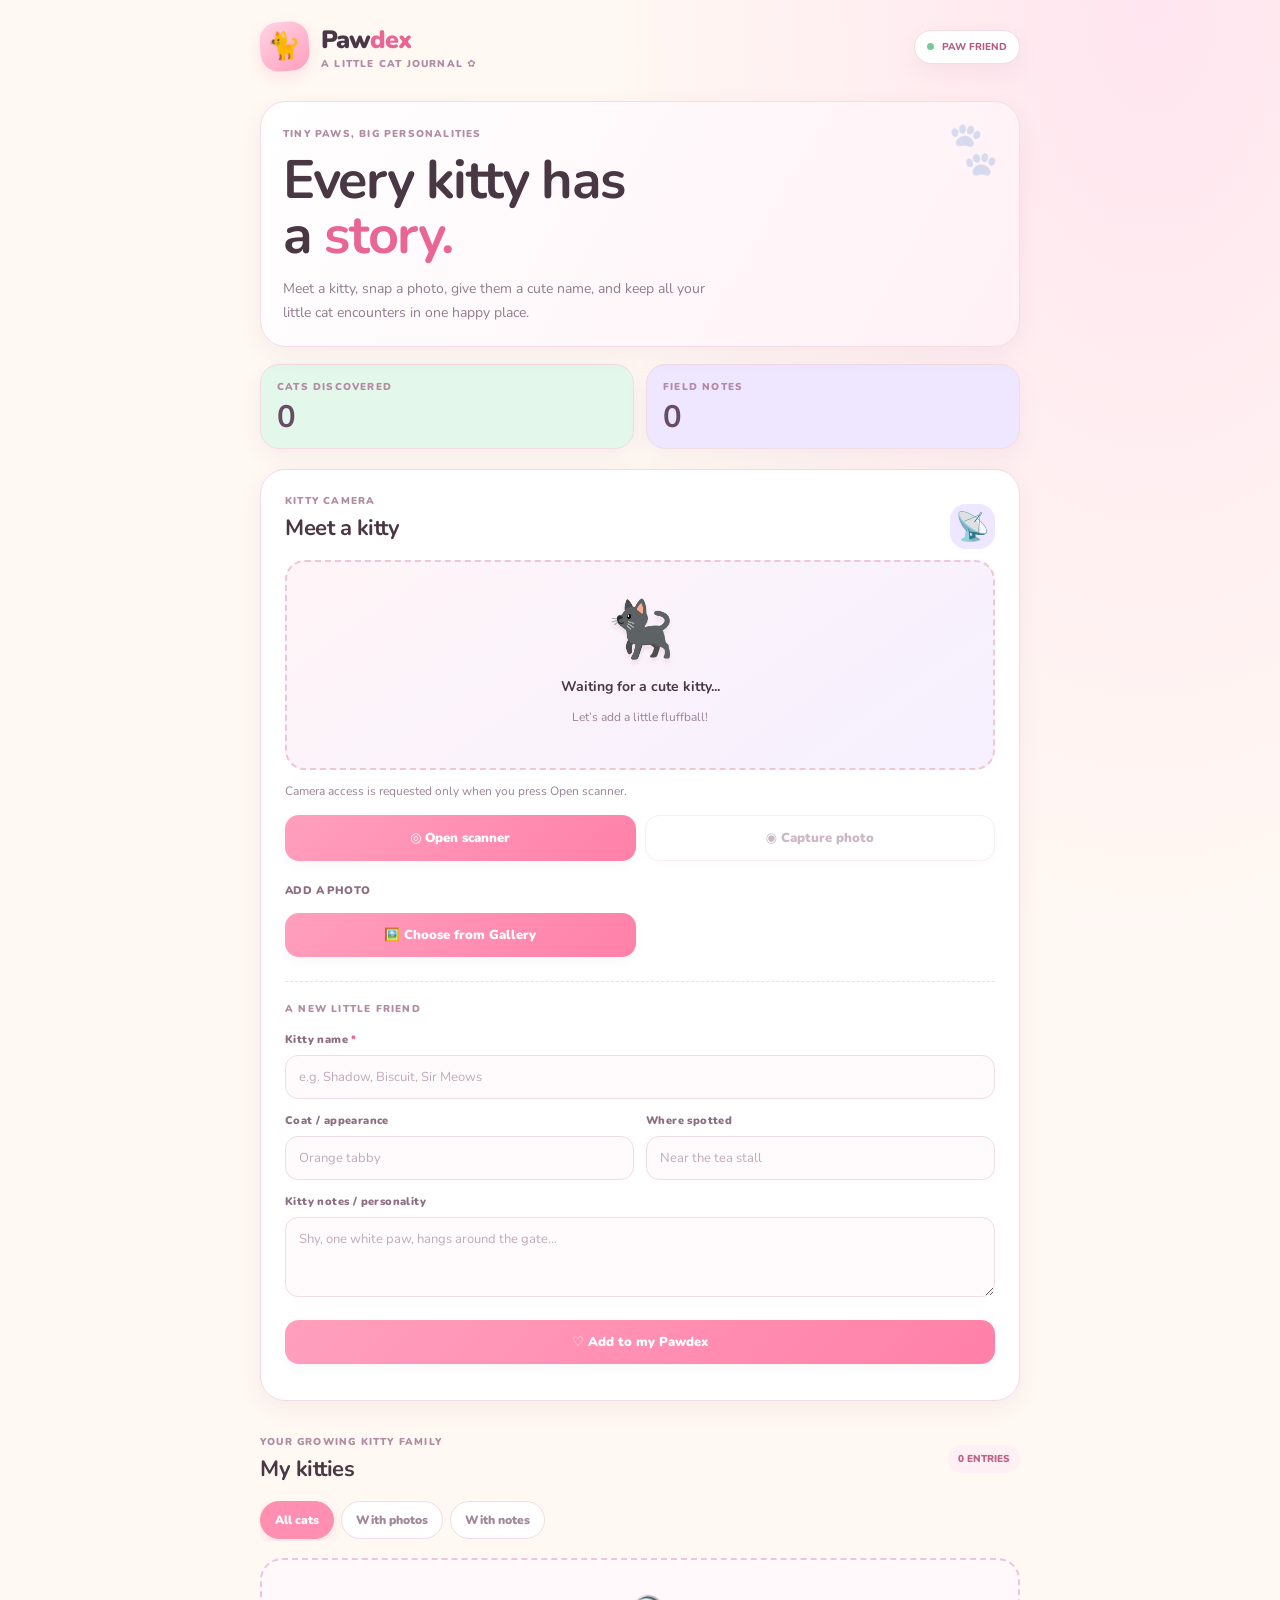
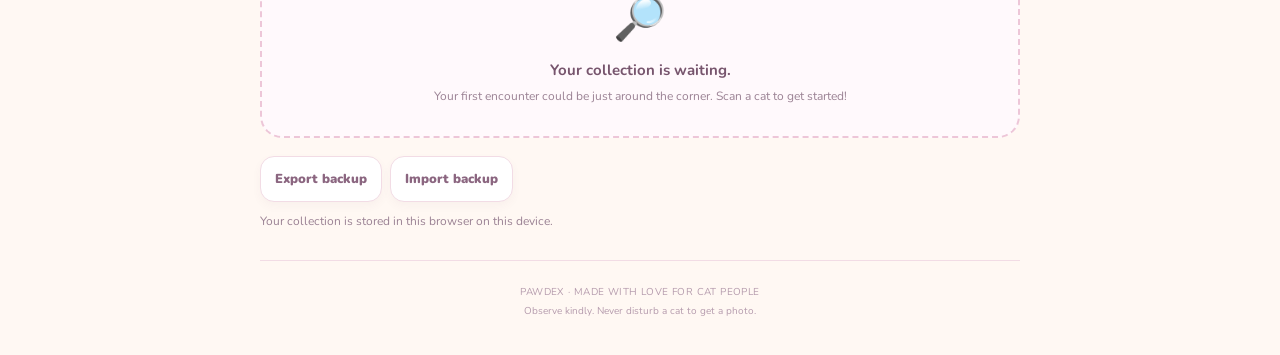
==== commit 4b86d1d9: "Add files via upload" ====
--- a/index.html
+++ b/index.html
@@ -44,8 +44,11 @@
         <button class="button primary" id="cameraButton" type="button">◎ Open scanner</button>
         <button class="button secondary" id="captureButton" type="button" disabled>◉ Capture photo</button>
       </div>
-      <label class="field-label" for="photoInput">OR PICK A CUTE PHOTO</label>
-      <input class="file-input" id="photoInput" type="file" accept="image/*">
+      <label class="field-label">ADD A PHOTO</label>
+      <div class="button-row photo-pick-row">
+        <button class="button primary" id="galleryButton" type="button">🖼️ Choose from Gallery</button>
+      </div>
+      <input class="file-input hidden" id="photoInput" type="file" accept="image/*">
 
       <div class="form-divider"></div>
       <div class="eyebrow form-eyebrow">A NEW LITTLE FRIEND</div>
--- a/style.css
+++ b/style.css
@@ -2,3 +2,6 @@
 :root{color-scheme:light;--bg:#fff8f3;--panel:#ffffff;--panel2:#fff0f4;--border:#f2dce5;--text:#493744;--muted:#9b8294;--pink:#ff8fb1;--pink-dark:#e96694;--lilac:#eee7ff;--mint:#e4f7eb;--ink:#fff;--shadow:0 8px 24px #6f3b5810}
 *{box-sizing:border-box}html{scroll-behavior:smooth}body{margin:0;background:radial-gradient(ellipse at 90% 0%,#ffe5ef 0,transparent 34%),var(--bg);color:var(--text);font-family:'Nunito',system-ui,-apple-system,sans-serif}.app{width:min(100% - 30px,760px);margin:0 auto;padding:22px 0 34px}.topbar{display:flex;align-items:center;gap:12px;margin-bottom:30px}.brand-mark{width:49px;height:49px;border-radius:18px;background:linear-gradient(145deg,#ffd4e3,#ff9fbe);display:grid;place-items:center;font-size:27px;box-shadow:0 6px 15px #ff8fb133;transform:rotate(-4deg)}.brand{font-size:25px;font-weight:900;letter-spacing:-1px}.brand span,.hero h1 span{color:var(--pink-dark)}.eyebrow{font-size:10px;letter-spacing:1.2px;font-weight:900;color:#b18ca3}.hunter-badge{margin-left:auto;font-size:10px;font-weight:800;background:#fff;border:1px solid var(--border);padding:9px 12px;border-radius:30px;white-space:nowrap;color:#b25c82;box-shadow:var(--shadow)}.hunter-badge i{display:inline-block;width:7px;height:7px;border-radius:50%;background:#79c99b;margin-right:5px}.hero{position:relative;background:linear-gradient(120deg,#fff 0%,#fff1f6 100%);border:1px solid #f5dce6;border-radius:26px;padding:25px 22px 21px;margin-bottom:17px;box-shadow:var(--shadow);overflow:hidden}.hero:after{content:'🐾';position:absolute;right:17px;top:15px;font-size:47px;opacity:.18;transform:rotate(18deg)}.hero h1{font-size:clamp(36px,8vw,54px);line-height:1.02;letter-spacing:-1.8px;margin:12px 0}.hero p{color:#927b8d;line-height:1.7;font-size:14px;max-width:430px;margin-bottom:0}.stats{display:grid;grid-template-columns:1fr 1fr;gap:12px;margin-bottom:20px}.stat{background:var(--panel);border:1px solid var(--border);border-radius:19px;padding:15px 16px;box-shadow:var(--shadow)}.stat:first-child{background:var(--mint)}.stat:nth-child(2){background:var(--lilac)}.stat strong{display:block;font-size:31px;line-height:1;margin-top:8px;color:#684c65}.panel{background:var(--panel);border:1px solid var(--border);border-radius:25px;padding:clamp(16px,4vw,24px);box-shadow:var(--shadow)}.section-heading,.collection-heading{display:flex;justify-content:space-between;align-items:center;gap:12px}.section-heading h2,.collection-heading h2{font-size:22px;letter-spacing:-.5px;margin:5px 0 17px}.heading-icon{font-size:28px;background:var(--lilac);width:45px;height:45px;display:grid;place-items:center;border-radius:16px}.camera-stage{min-height:210px;background:linear-gradient(145deg,#fff5f8,#f6f0ff);border:2px dashed #edc6d8;border-radius:20px;overflow:hidden;position:relative;display:grid;place-items:center}.camera-stage video,.camera-stage img{display:block;width:100%;max-height:420px;object-fit:contain}.placeholder{text-align:center;padding:25px}.placeholder div{font-size:55px;margin-bottom:8px;filter:drop-shadow(0 4px 2px #d8a6be44)}.placeholder strong{font-size:14px}.placeholder p{font-size:12px;color:var(--muted)}.scan-frame{position:absolute;inset:16px;border:2px solid var(--pink);border-radius:16px;pointer-events:none}.scan-frame div{position:absolute;top:50%;left:0;right:0;height:2px;background:var(--pink);box-shadow:0 0 12px var(--pink)}.camera-message,.storage-note,.form-message{font-size:12px;color:var(--muted);line-height:1.5}.button-row{display:grid;grid-template-columns:1fr 1fr;gap:9px;margin:15px 0 22px}.button{border:0;border-radius:14px;padding:13px 14px;font-family:inherit;font-weight:900;font-size:13px;cursor:pointer;transition:transform .12s,filter .12s;box-shadow:0 4px 10px #6f3b580b}.button:hover{filter:brightness(.99)}.button:active{transform:scale(.98)}.button:disabled{opacity:.45;cursor:not-allowed}.primary{background:linear-gradient(135deg,#ff9fbe,#ff80a8);color:#fff}.secondary{background:#fff;border:1px solid var(--border);color:#8b6680}.field-label{display:block;font-size:11px;letter-spacing:.4px;font-weight:900;margin:14px 0 8px;color:#8e6e84}.field-label span{color:var(--pink-dark)}input:not([type=file]),textarea{width:100%;background:#fffbfd;color:var(--text);border:1px solid #efdce5;border-radius:13px;padding:12px 13px;font:inherit;font-size:13px;outline:none;transition:border-color .15s,box-shadow .15s}input:focus,textarea:focus{border-color:var(--pink);box-shadow:0 0 0 3px #ff8fb120}input::placeholder,textarea::placeholder{color:#c1a9b9}textarea{resize:vertical}.file-input{display:block;width:100%;max-width:100%;min-height:44px;font-size:14px;color:var(--muted);margin-top:2px;touch-action:manipulation;position:relative;z-index:1}.file-input::file-selector-button{background:#fff0f5;border:1px solid #f2d3e0;border-radius:10px;color:#a75f83;padding:9px 12px;margin-right:10px;cursor:pointer;font-family:inherit;font-weight:800}.form-divider{border-top:1px dashed var(--border);margin:24px 0 20px}.form-eyebrow{margin-bottom:16px}.two-fields{display:grid;grid-template-columns:1fr 1fr;gap:12px}.save-button{width:100%;margin-top:17px}.form-message{color:#cf5f8c;min-height:0;margin-bottom:0}.collection-section{margin-top:34px}.collection-heading h2{margin-bottom:0}.count-pill,.tag{font-size:10px;font-weight:900;padding:7px 10px;background:#fff0f5;color:#bd648b;border-radius:20px;white-space:nowrap}.filters{display:flex;gap:7px;margin:17px 0;overflow-x:auto;padding-bottom:2px}.filter{background:#fff;border:1px solid var(--border);border-radius:30px;padding:10px 14px;color:#a1879c;font-family:inherit;font-weight:900;font-size:12px;cursor:pointer;white-space:nowrap}.filter.active{background:var(--pink);border-color:var(--pink);color:#fff;box-shadow:0 4px 12px #ff8fb133}.cat-grid{display:grid;grid-template-columns:repeat(2,minmax(0,1fr));gap:13px}.cat-card{padding:0;text-align:left;overflow:hidden;border:1px solid var(--border);border-radius:20px;background:#fff;color:var(--text);min-width:0;cursor:pointer;box-shadow:var(--shadow);transition:transform .15s,box-shadow .15s}.cat-card:hover{transform:translateY(-2px);box-shadow:0 12px 26px #6f3b5818}.cat-card img{width:100%;height:160px;object-fit:cover;display:block;background:#fff0f5}.cat-placeholder{height:160px;display:grid;place-items:center;font-size:55px;background:linear-gradient(145deg,#fff0f5,#f1eaff)}.cat-card-body{padding:12px 13px 14px}.cat-card h3{font-size:15px;font-weight:900;margin:0;overflow:hidden;text-overflow:ellipsis;white-space:nowrap}.cat-card .tag{display:inline-block;margin-top:9px;max-width:100%;overflow:hidden;text-overflow:ellipsis}.cat-location{font-size:11px;color:var(--muted);margin-top:9px;overflow:hidden;text-overflow:ellipsis;white-space:nowrap}.empty{grid-column:1/-1;border:2px dashed #edc6d8;border-radius:22px;padding:30px 16px;text-align:center;color:var(--muted);background:#fff9fc}.empty .emoji{font-size:43px;margin-bottom:12px}.empty strong{display:block;color:#77556d;font-size:15px;margin-bottom:7px}.empty p{font-size:12px;line-height:1.6;margin:0}.storage-tools{display:flex;gap:8px;margin-top:18px;flex-wrap:wrap}.import-label{display:inline-block}.storage-note{margin-top:10px}footer{text-align:center;border-top:1px solid var(--border);padding-top:22px;margin-top:30px;color:#b59bad;font-size:10px;line-height:1.9;letter-spacing:.4px}footer span{letter-spacing:0}.cat-dialog{padding:0;border:1px solid var(--border);border-radius:24px;background:#fff;color:var(--text);width:min(92vw,440px);max-height:90vh;overflow:auto;box-shadow:0 25px 80px #4e294b33}.cat-dialog::backdrop{background:#4a2e4680;backdrop-filter:blur(3px)}.dialog-photo{width:100%;max-height:330px;object-fit:cover;display:block}.dialog-photo-placeholder{height:145px;display:grid;place-items:center;font-size:58px;background:linear-gradient(145deg,#fff0f5,#f1eaff)}.dialog-content{padding:20px}.dialog-content h2{font-size:27px;margin:8px 0 14px}.dialog-info{font-size:13px;line-height:1.8;color:#8e7588;white-space:pre-line;overflow-wrap:anywhere}.dialog-actions{display:grid;grid-template-columns:1fr 1fr;gap:8px;margin-top:20px}.danger-button{width:100%;margin-top:10px;background:#fff5f4;border:1px solid #f5cfcb;color:#c36b68}.hidden{display:none!important}
 @media(min-width:560px){.cat-grid{grid-template-columns:repeat(3,minmax(0,1fr))}.cat-card img,.cat-placeholder{height:175px}}@media(max-width:390px){.app{width:calc(100% - 22px)}.hunter-badge{font-size:9px;padding:8px}.two-fields{grid-template-columns:1fr}.cat-card img,.cat-placeholder{height:135px}.hero{padding:22px 18px}.hero:after{right:8px;font-size:36px}}
+
+/* Respect the HTML hidden attribute even when component styles set display. */
+[hidden] { display: none !important; }
